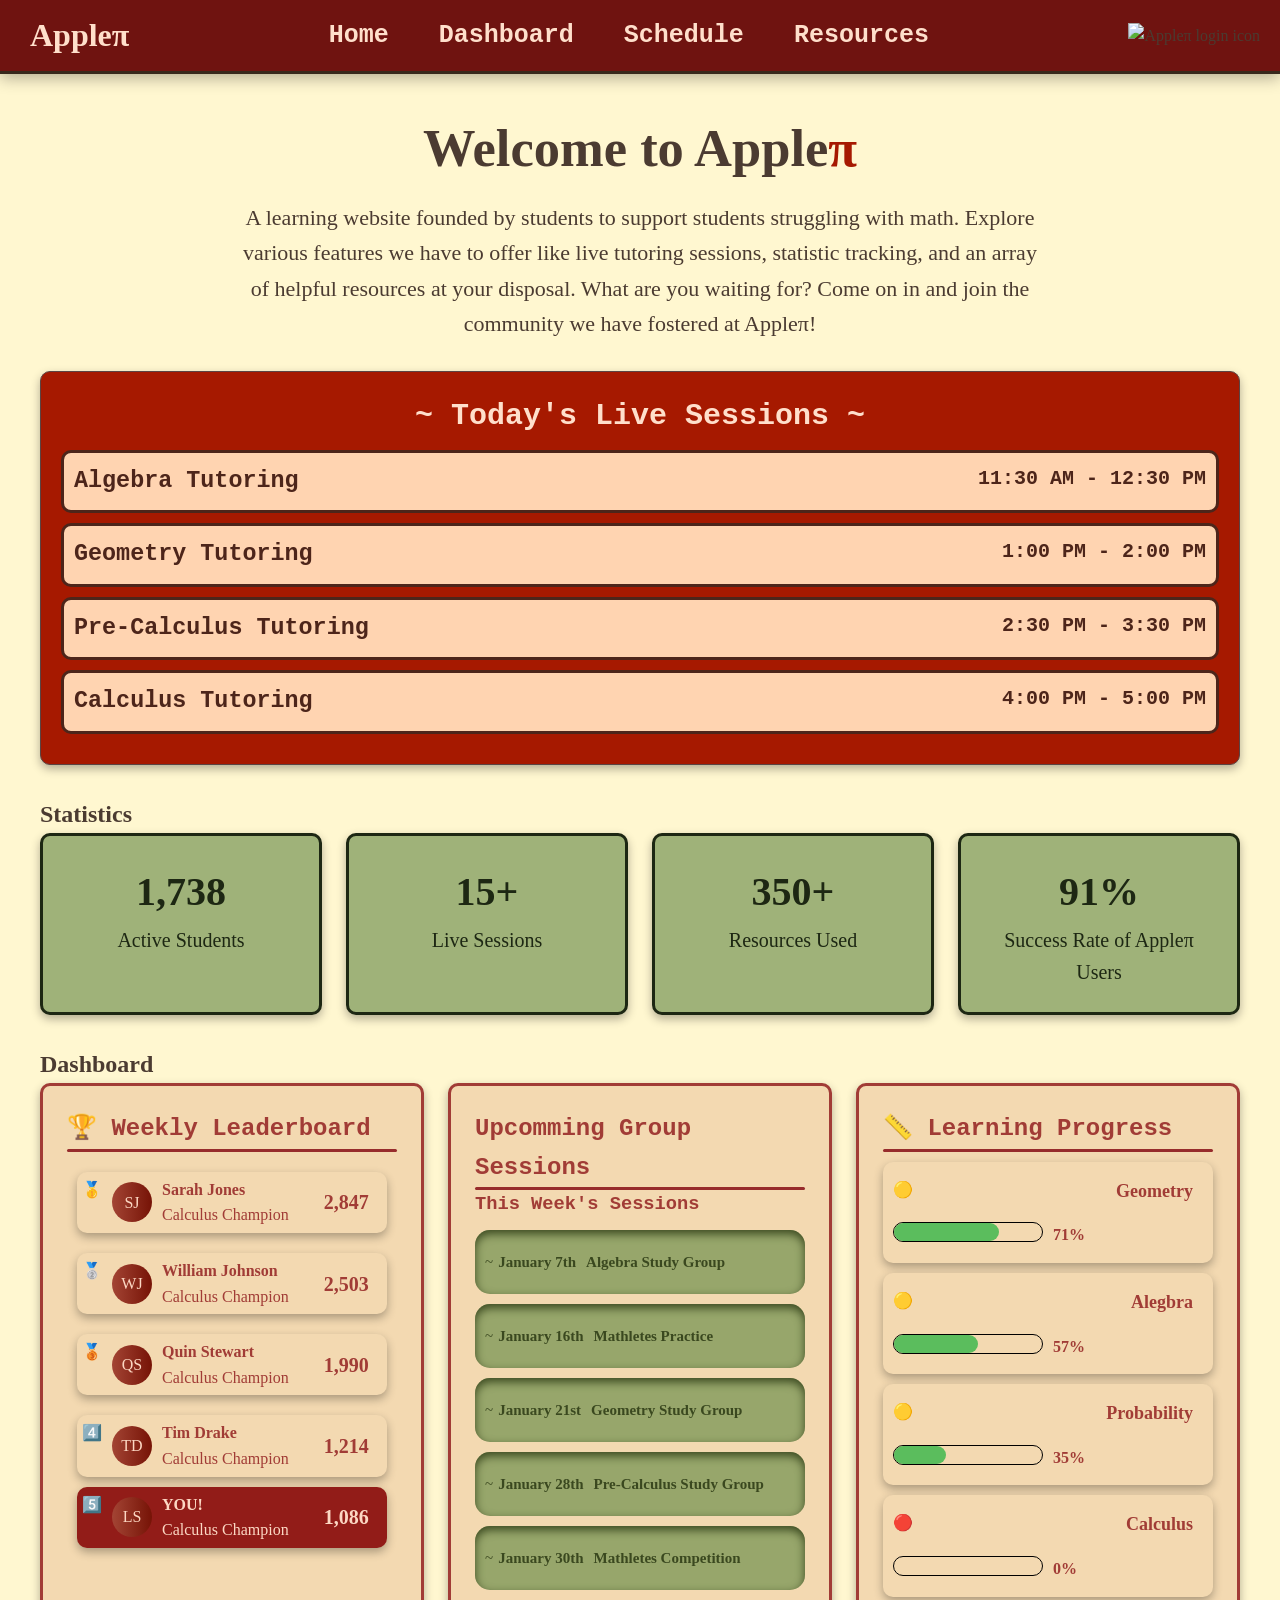
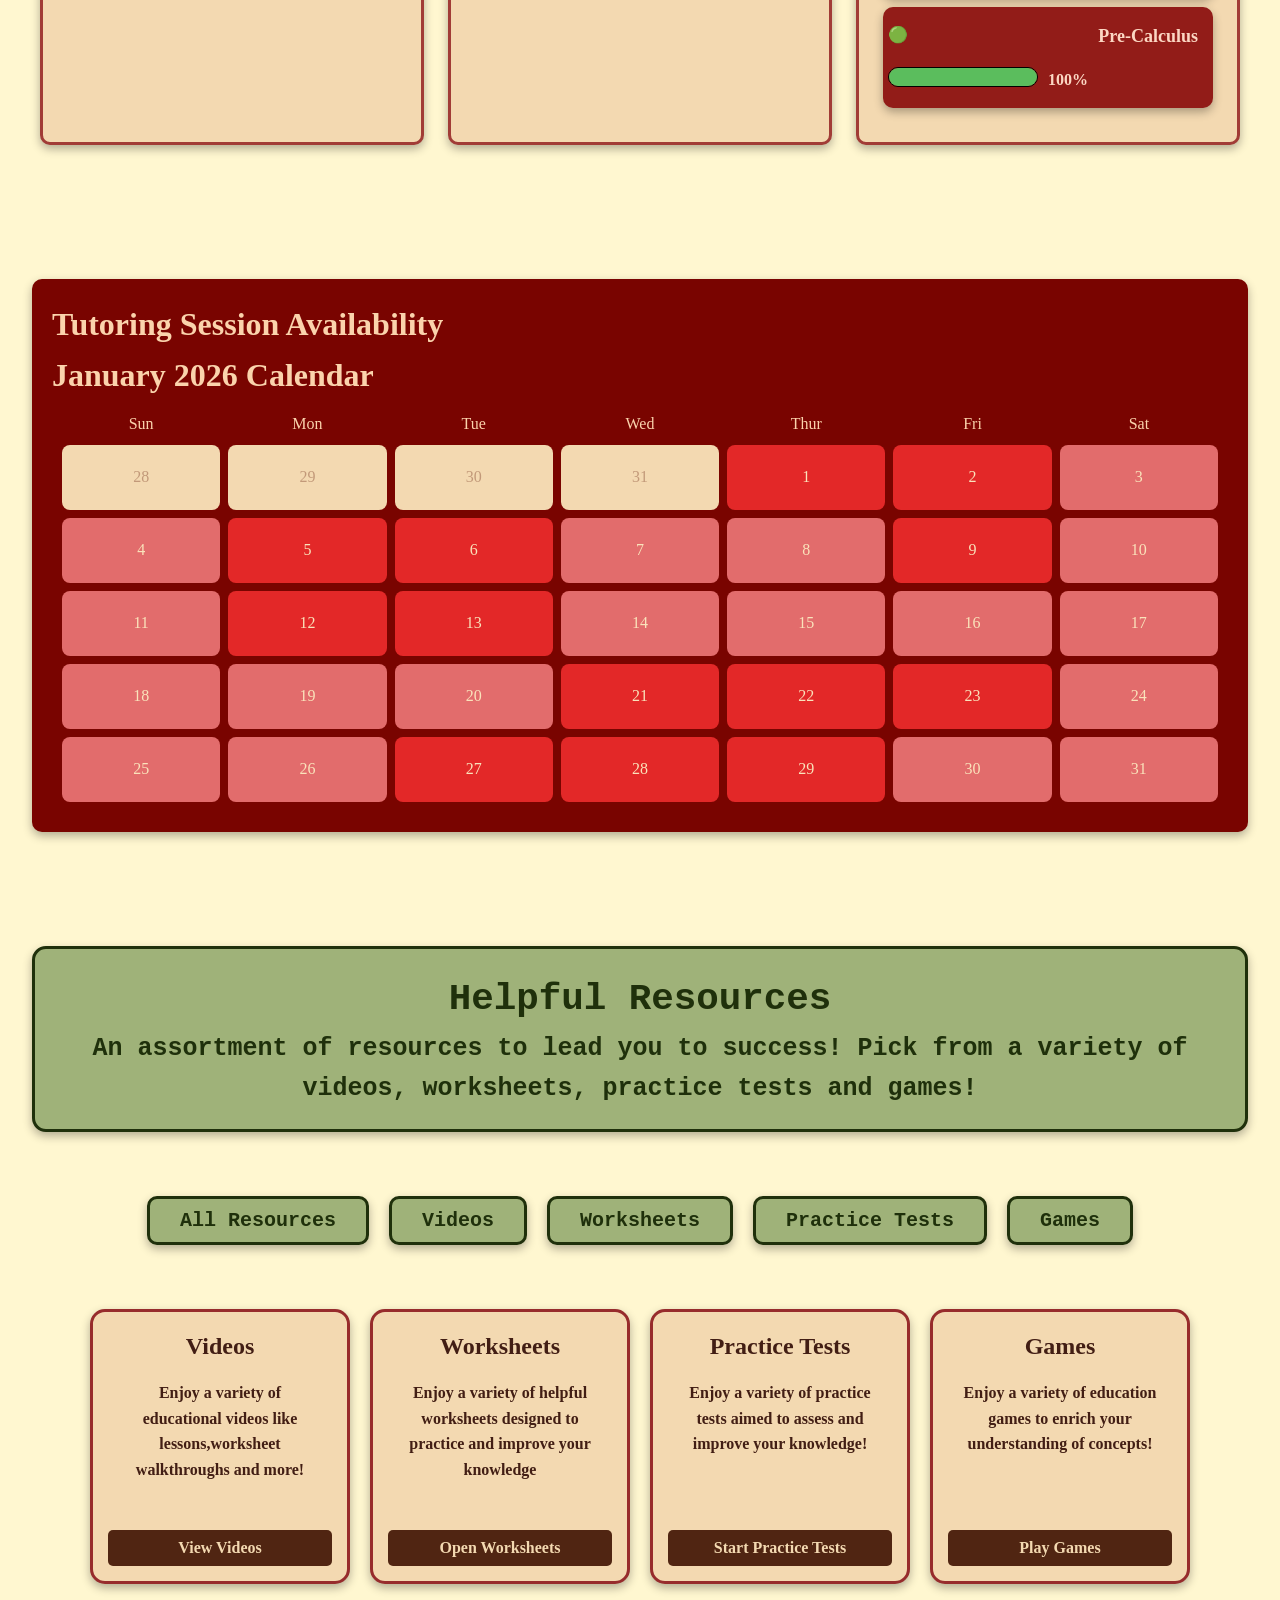
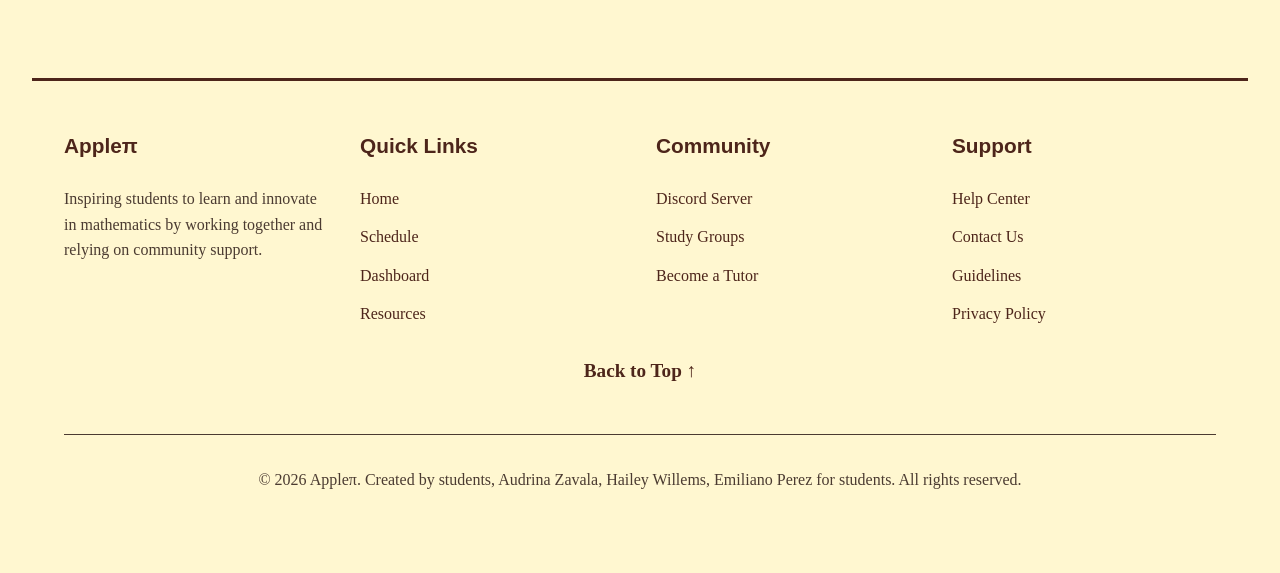
==== index.html @ 5c8be090 "Add files via upload" ====
<!DOCTYPE html>
<html lang="en">
<head>
  <meta charset="UTF-8">
  <meta name="viewport" content="width=device-width, initial-scale=1.0">
  <meta name="description" content="Appleπ - A learning website founded by students to support students struggling with math. Explore various features we have to offer like live tutoring sessions, statistic tracking, and an array of helpful resources at your disposal.">
  <title>Appleπ</title>
  <link rel="icon" type="image/x-icon" href="./images/Apple.png">
  <link rel="stylesheet" href="styles.css">
  <!-- Special Fonts-->

 <!-- End of Special Fonts-->
</head>

<body>


  <header>
    <!-- HEADER -->
    <div class="nav-container" aria-label="Main navigation">
        <div class="name">Appleπ</div>
        <!-- NAVIGATION BAR -->
        <ul id="nav-links">
            <li><a href="#home">Home</a></li>
            <li><a href="#dashboard">Dashboard</a></li>
            <li><a href="#schedule">Schedule</a></li>
            <li><a href="#resources">Resources</a></li>
        </ul>
        <button id="hamburger" aria-label="Open navigation menu" onclick="toggleMenu()">
            <svg xmlns="http://www.w3.org/2000/svg" width="30" height="30" fill="currentColor" class="bi bi-list" viewBox="0 0 16 16">
                <path fill-rule="evenodd" d="M2.5 12a.5.5 0 0 1 .5-.5h10a.5.5 0 0 1 0 1H3a.5.5 0 0 1-.5-.5m0-4a.5.5 0 0 1 .5-.5h10a.5.5 0 0 1 0 1H3a.5.5 0 0 1-.5-.5m0-4a.5.5 0 0 1 .5-.5h10a.5.5 0 0 1 0 1H3a.5.5 0 0 1-.5-.5"/>
            </svg>
        </button>
        <div class="login-container">
            <img src="./images/Apple_pie.png" alt="Appleπ login icon" class="login-icon">
            <div class="login-middle">
                <div class="login-text">Log In</div>
            </div>
        </div>
    </div>
  </header>


<main id="home" id="top">
<div class="container">

   <section class="top">
      <h1>Welcome to Apple<div class="pi">π</div></h1>
      <p class="description"> A learning website founded by students to support students struggling with math. Explore various features we have to offer like live tutoring sessions, statistic tracking, and an array of helpful resources at your disposal. What are you waiting for? Come on in and join the community we have fostered at Appleπ!</p>
    </section>

<!-- TODAY'S SECTIONS -->
    <div class="sessions-area">
        <h2>~ Today's Live Sessions ~</h2>
        <div class="sessions">
            <h3>Algebra Tutoring</h3>
            <p>11:30 AM - 12:30 PM</p>
        </div>
        <div class="sessions">
            <h3>Geometry Tutoring</h3>
            <p>1:00 PM - 2:00 PM</p>
        </div>
        <div class="sessions">
            <h3>Pre-Calculus Tutoring</h3>
            <p>2:30 PM - 3:30 PM</p>
        </div>
        <div class="sessions">
            <h3>Calculus Tutoring</h3>
            <p>4:00 PM - 5:00 PM</p>
        </div>
    </div>



<!-- STATS SECTION -->
    <section class="stats">
        <h1>Statistics</h1>
        <div class="stats-grid">
            <div class="stat">
                <h2>1,738</h2>
                <p>Active Students</p>
            </div>
            <div class="stat">
                <h2>15+</h2>
                <p>Live Sessions</p>
            </div>
            <div class="stat">
                <h2>350+</h2>
                <p>Resources Used</p>
            </div>
            <div class="stat">
                <h2>91%</h2>
                <p>Success Rate of Appleπ Users</p>
            </div>
        </div>
    </section>



<!--DASHBOARD SECTION-->
    <section id="dashboard">
        <h1>Dashboard</h1>
        <div class="dashboard-grid">
            <div class="leader-board">
                <h2>🏆 Weekly Leaderboard</h2>
                <hr>
                <div class="leaders">
                    🥇
                    <div class="circle">SJ</div>
                    <div class="dashboard-info">
                        <p><strong>Sarah Jones</strong> <br>Calculus Champion</p>
                        <p class="number">2,847</p>
                    </div>
                </div>
                <div class="leaders">
                    🥈
                    <div class="circle">WJ</div>
                    <div class="dashboard-info">
                        <p><strong>William Johnson</strong> <br>Calculus Champion</p>
                        <p class="number">2,503</p>
                    </div>
                </div>
                <div class="leaders">
                    🥉
                    <div class="circle">QS</div>
                    <div class="dashboard-info">
                        <p><strong>Quin Stewart</strong> <br>Calculus Champion</p>
                        <p class="number">1,990</p>
                    </div>
                </div>
                <div class="leaders">
                    4️⃣
                    <div class="circle">TD</div>
                    <div class="dashboard-info">
                        <p><strong>Tim Drake</strong> <br>Calculus Champion</p>
                        <p class="number">1,214</p>
                    </div>
                </div>
                <div class="leaders-you">
                    5️⃣
                    <div class="circle">LS</div>
                    <div class="dashboard-info">
                        <p><strong>YOU!</strong> <br>Calculus Champion</p>
                        <p class="number">1,086</p>
                    </div>
                </div>
            </div>

            <div class="group-board">
                    <h2>Upcomming Group Sessions</h2>
                    <hr>
                    <h3>This Week's Sessions</h3>
                    
                <div class="future">
                    <div class="events">
                        <p class="dash">~</p>
                        <p class="dashboard-date">January 7th</p>
                        <p class="event-item">Algebra Study Group</p>
                    </div>

                    <div class="events">
                        <p class="dash">~</p>
                        <p class="dashboard-date">January 16th</p>
                        <p class="event-item">Mathletes Practice</p>
                    </div>

                    <div class="events">
                        <p class="dash">~</p>
                        <p class="dashboard-date">January 21st</p>
                        <p class="event-item">Geometry Study Group</p>
                    </div>

                    <div class="events">
                        <p class="dash">~</p>
                        <p class="dashboard-date">January 28th</p>
                        <p class="event-item">Pre-Calculus Study Group</p>
                    </div>

                    <div class="events">
                        <p class="dash">~</p>
                        <p class="dashboard-date">January 30th</p>
                        <p class="event-item">Mathletes Competition</p>
                    </div>
            </div>

        </div>

        <!-- Learning Progress Section-->
             <div class="progress-board">
                <h2>📏 Learning Progress </h2>
                <hr>
                <div class="progress">
                    🟡
                    <div class="progress-name">Geometry</div>
                    <div class="dashboards-stats">
                        <div class="bar-border">
                            <div class="bar-completed-71"></div>
                        </div>
                        <p class="percent">71%</p>
                    </div>
                </div>
                
                <div class="progress">
                    🟡
                    <div class="progress-name">Alegbra</div>
                    <div class="dashboards-stats">
                        <div class="bar-border">
                            <div class="bar-completed-57"></div>
                        </div>
                        <p class="percent">57%</p>
                    </div>
                </div>
                <div class="progress">
                    🟡
                    <div class="progress-name">Probability</div>
                    <div class="dashboards-stats">
                        <div class="bar-border">
                            <div class="bar-completed-35"></div>
                        </div>
                        <p class="percent">35%</p>
                    </div>
                </div>
                <div class="progress">
                    🔴
                    <div class="progress-name">Calculus</div>
                    <div class="dashboards-stats">
                        <div class="bar-border"></div>
                        <p class="percent">0%</p>
                    </div>
                </div>
                <div class="progress-completed">
                    🟢
                    <div class="progress-name">Pre-Calculus</div>
                    <div class="dashboards-stats">
                        <div class="bar-border">
                            <div class="bar-completed-100"></div>
                        </div>
                        <p class="percent">100%</p>
                    </div>
                </div>
            </div>

        <!-- Learning Progress end -->
        
    </section>
    </div>




<!-- CALENDAR SECTION -->
<div class="calendar-section" id="schedule">
    <h1>Tutoring Session Availability</h1>
    <h1>January 2026 Calendar</h1>
      <div class="calendar-grid">
        <div class="day-name">Sun</div>
        <div class="day-name">Mon</div>
        <div class="day-name">Tue</div>
        <div class="day-name">Wed</div>
        <div class="day-name">Thur</div>
        <div class="day-name">Fri</div>
        <div class="day-name">Sat</div>
        <div class="calendar-date-inactive">28</div>
        <div class="calendar-date-inactive">29</div>
        <div class="calendar-date-inactive">30</div>
        <div class="calendar-date-inactive">31</div>
        <div class="calendar-date-scheduled">1
            <span class="tooltip">Scheduled day</span>
        </div>
        <div class="calendar-date-scheduled">2
            <span class="tooltip">Scheduled day</span>
        </div>
        <div class="calendar-date">3
            <span class="tooltip">Unscheduled day</span>
        </div>
        <div class="calendar-date">4
            <span class="tooltip">Unscheduled day</span>
        </div>
        <div class="calendar-date-scheduled">5
            <span class="tooltip">Scheduled day</span>
        </div>
        <div class="calendar-date-scheduled">6
            <span class="tooltip">Scheduled day</span>
        </div>
        <div class="calendar-date">7
            <span class="tooltip">Unscheduled day</span>
        </div>
        <div class="calendar-date">8
            <span class="tooltip">Unscheduled day</span>
        </div>
        <div class="calendar-date-scheduled">9
            <span class="tooltip">Scheduled day</span>
        </div>
        <div class="calendar-date">10
            <span class="tooltip">Uncheduled day</span>
        </div>
        <div class="calendar-date">11
            <span class="tooltip">Unscheduled day</span>
        </div>
        <div class="calendar-date-scheduled">12
            <span class="tooltip">Scheduled day</span>
        </div>
        <div class="calendar-date-scheduled">13
            <span class="tooltip">Scheduled day</span>
        </div>
        <div class="calendar-date">14
            <span class="tooltip">Unscheduled day</span>
        </div>
        <div class="calendar-date">15
            <span class="tooltip">Unscheduled day</span>
        </div>
        <div class="calendar-date">16
            <span class="tooltip">Unscheduled day</span>
        </div>
        <div class="calendar-date">17
            <span class="tooltip">Unscheduled day</span>
        </div>
        <div class="calendar-date">18
            <span class="tooltip">Unscheduled day</span>
        </div>
        <div class="calendar-date">19
            <span class="tooltip">Unscheduled day</span>
        </div>
        <div class="calendar-date">20
            <span class="tooltip">Unscheduled day</span>
        </div>
        <div class="calendar-date-scheduled">21
            <span class="tooltip">Scheduled day</span>
        </div>
        <div class="calendar-date-scheduled">22
            <span class="tooltip">Scheduled day</span>
        </div>
        <div class="calendar-date-scheduled">23
            <span class="tooltip">Scheduled day</span>
        </div>
        <div class="calendar-date">24
            <span class="tooltip">Unscheduled day</span>
        </div>
        <div class="calendar-date">25
            <span class="tooltip">Unscheduled day</span>
        </div> 
        <div class="calendar-date">26
            <span class="tooltip">Unscheduled day</span>
        </div>
        <div class="calendar-date-scheduled">27
            <span class="tooltip">Scheduled day</span>
        </div>
        <div class="calendar-date-scheduled">28
            <span class="tooltip">Scheduled day</span>
        </div>
        <div class="calendar-date-scheduled">29
            <span class="tooltip">Scheduled day</span>
        </div>
        <div class="calendar-date">30
            <span class="tooltip">Unscheduled day</span>
        </div>
        <div class="calendar-date">31
            <span class="tooltip">Unscheduled day</span>
        </div>
      </div>
</div>


    <!-- Head of Helpful Resources -->
    <div class="resource-head" id="resources">
    <h2>Helpful Resources</h2>
    <p > An assortment of resources to lead you to success! Pick from a variety of videos, worksheets, practice tests and games!</p>
    </div>

    <!-- Resource Mini tabs Section-->
    <div class="resource-tabs">
        <button class="tabs"> All Resources </button>
        <button class="tabs"> Videos </button>
        <button class="tabs"> Worksheets </button>
        <button class="tabs"> Practice Tests </button>
        <button class="tabs"> Games </button>
    </div>

    <!-- Resource Box Sections-->
<div class="resource-container">
    <div class="resource-items">
        <h2>Videos</h2>
        <div class="resource-description">
            Enjoy a variety of educational videos like lessons,worksheet walkthroughs and more!
        </div>
        <div class="item3">
            View Videos
        </div>
    </div>


    <div class="resource-items">
        <h2>Worksheets</h2>
        <div class="resource-description">
            Enjoy a variety of helpful worksheets designed to practice  and improve your knowledge
        </div>
        <div class="item3">
            Open Worksheets
        </div>
    </div>

    <div class="resource-items">
        <h2>Practice Tests</h2>
        <div class="resource-description">
            Enjoy a variety of practice tests aimed to assess and improve your knowledge!
        </div>
        <div class="item3">
            Start Practice Tests
        </div>
    </div>

    <div class="resource-items">
        <h2>Games</h2>
        <div class="resource-description">
            Enjoy a variety of education games to enrich your understanding of concepts! </div>
        <div class="item3">
            Play Games
        </div>
    </div>

</div>
<!-- End Of Emiliano's Section-->

<!-- FOOTER -->
  <footer>
    <div class="footer-content">
            <div class="footer-section">
                <h4>Appleπ</h4>
                <p>Inspiring students to learn and innovate in mathematics by working together and relying on community support.</p>
            </div>
            <div class="footer-section">
                <h4>Quick Links</h4>
                <ul>
                    <li><a href="#home" onclick="showPage('home')">Home</a></li>
                    <li><a href="#schedule" onclick="showPage('schedule')">Schedule</a></li>
                    <li><a href="#dashboard" onclick="showPage('dashboard')">Dashboard</a></li>
                    <li><a href="#resources" onclick="showPage('resources')">Resources</a></li>
                </ul>
            </div>
            <div class="footer-section">
                <h4>Community</h4>
                <ul>
                    <li><a href="#">Discord Server</a></li>
                    <li><a href="#">Study Groups</a></li>
                    <li><a href="#">Become a Tutor</a></li>
                </ul>
            </div>
            <div class="footer-section">
                <h4>Support</h4>
                <ul>
                    <li><a href="#">Help Center</a></li>
                    <li><a href="#">Contact Us</a></li>
                    <li><a href="#">Guidelines</a></li>
                    <li><a href="#">Privacy Policy</a></li>
                </ul>
            </div>
        </div>
        <!--Back to top button and Footer Bottom section-->
        <div class="back-to-top">
            <a href="#top">Back to Top ↑</a>
        </div>
    <div class="footer-bottom">
        <p>&copy; 2026 Appleπ. Created by students, Audrina Zavala, Hailey Willems, Emiliano Perez for students. All rights reserved.</p>
    </div>
  </footer>
</main>

  <script src="script.js"></script>

</body>
</html>
---- styles.css ----
* {
  margin: 0;
  padding: 0;
  box-sizing: border-box;
}

body {
  line-height: 1.6;
  color:  #4b3b31;
  min-height: auto;
}

/* HEADER */
header {
  border-bottom: 3px solid #37281c;
  background-color: #6f1310;
  position: sticky;
  top: 0;
  z-index: 100;
  padding: 10px 20px;
  box-shadow: 0 4px 15px rgba(0, 0, 0, 0.3);
}

.name{
  color: #ffdfcb;
  font-size: 2rem;
  font-weight: 700;
  /* text-transform: uppercase; */
  padding-left: 10px;
  /*Font*/
  font-family: 
  /* font-weight: 400; */
  /* font-style: normal; */
}


/* NAV */
.nav-container{
    display: flex;
    justify-content: space-between;
    align-items: center;
}

#nav-links{
    list-style: none;
    display: flex;
    gap: 50px;
    font-family: 'Courier New', Courier, monospace;
}

#hamburger{
    display: none;
    justify-self:end ;
    border: none;
    background: none;
  
}

@media only screen and (max-width: 870px){
    .name{
       flex: 1;
    }
    .nav-container{
     justify-content: end;
        
         padding: 15px;
         flex-wrap: wrap;
    }
    #nav-links{
        display: none;
        flex-direction: column;
        width: 100%;
        gap: 10px;
        order: 3;
        margin-top: 10px;
    }
    #hamburger{
        display: block;
        cursor: pointer;
        color: #ffdfcb;
        padding-right: 20px;
    }
}

#nav-links a {
    color: #ffdfcb;
    font-size: 25px;
    text-decoration: none;
    position: relative;
    font-weight: bold;
    transition: transform 0.5s, color 0.5s;
}

#nav-links a:hover{
    color: #8bc965;
    text-decoration: underline;
    transform: scale(1.1);
}
#nav-links a:active{
    color: #506c45;
    text-decoration: underline;
    transition: none;
}

/*Log in button section*/
.login-container{
    position: relative;
}

.login-icon{
    width: 100px;
    height: 100px;
    cursor: pointer;
}
.login-middle{
    transition: .5s ease;
    opacity: 0;
    position: absolute;
    top: 50%;
    left: 50%;
    transform: translate(-50%, -50%);
    text-align: center;
    width: 65px;
}
.login-container:hover .login-middle{
  opacity: 1;
}
.login-text{
    color: white;
    font-size: 14px;
    padding: 2px 5px;
    background-color: rgba(0, 0, 0, 0.6);
    border-radius: 5px;
    cursor: pointer;
}

/*Top*/
main{
  padding: 2rem;
  display: flex;
  flex-direction: column;
  gap: 4rem;
  background-color: #fff7d0;
}

.container{
  max-width: 1200px;
  width: 100%;
  margin: 0 auto;
}

.top {
  max-width: 800px;
  margin: auto;
  font-size: 35px;
}
.top h1{
  display: flex;
  justify-content: center;
}
.pi{
  color: #a61900;
}

.description{
  font-size: 22px;
  margin: 10px 0 30px;
  text-align: center;
  /* font-family: 'Courier New', Courier, monospace; */
}


/*Todays Sessions*/

.sessions-area{
  border: 1px solid #5b4443;
  background-color: #a61900;
  color: #5b4443;
  padding: 20px;
  border-radius: 10px;
  margin-bottom: 30px;
  box-shadow: 0 4px 10px rgba(0, 0, 0, 0.3);
  font-family: 'Courier New', Courier, monospace;
}
.sessions-area h2{
  text-align: center;
  margin-bottom: 10px;
  font-size: 30px;
  font-weight: bold;
  color: #ffdfcb;
}
.sessions{
  display: flex;
  justify-content: space-between;
  border: 3px solid #4D251A;
  background-color: #ffd4b1;
  color: #4D251A;
  padding: 10px;
  font-size: 20px;
  font-weight: bold;
  margin-bottom: 10px;
  transition: background-color 0.2s, transform 0.2s; 
  cursor: pointer;
  border-radius: 10px;
}

.sessions:hover{
  background-color: #ebc196;
  transform: scale(1.02);
}



/*Stats Section*/
.stats-grid{
  display: grid; 
  grid-template-columns: repeat(auto-fit, minmax(220px, 1fr));
  gap: 1.5rem;
  padding-bottom: 30px;
}

.stat {
  padding: 1.5rem;
  border-radius: 10px;
  border: 3.5px solid #1d2713;
  background-color: #9FB279;
  cursor: pointer;
  transition: transform 0.5s, box-shadow 0.5s;
  box-shadow: 0 4px 10px rgba(0, 0, 0, 0.3);
  text-align: center;
}

.stat:hover{
  transform: translateY(-5px);
  box-shadow: 0 8px 20px #3a481f;
}

.stat h2{
  font-size: 40px;
  color: #1d2713;
}
.stat p{
  font-size: 20px;
  color: #1d2713;
}


/*Dashboard*/

.dashboard-grid {
  display: grid;
  grid-template-columns: repeat(auto-fit, minmax(220px, 1fr));
  gap: 1.5rem;
  margin-bottom: 50px;
}
.leader-board, .progress-board, .group-board {
  padding: 1.5rem;
  border-radius: 10px;
  background-color: #f3d9b1;
  color: #A13C36;
  border: 3.5px solid;
  cursor: unset;
  transition: transform 0.5s, box-shadow 0.5s;
  box-shadow: 0 4px 10px rgba(0, 0, 0, 0.3);
}
.leader-board h2, .progress-board h2, .group-board h2, h3{
  font-family: 'Courier New', Courier, monospace;
}
.leader-board hr, .progress-board hr, .group-board hr{
  height: 3px;
  background-color: rgb(151, 44, 44);
  border: none;
  border-radius: 10px;
}
.progress-board:hover, .leader-board:hover, .group-board:hover{ 
  transform: translateY(-5px);
  box-shadow: 0 8px 20px #4D251A;
}
.leaders{
    padding: 5px;
    margin: 10px;
    margin-top: 20px;
    border-radius: 10px;
    box-shadow: 0 4px 10px rgba(0, 0, 0, 0.3);
    background-color: #f3d9b1;
    display: flex;
    gap: 10px;
    transition: transform 0.5s, background-color 0.5s, border-left 0.3s;
}
.leaders:hover{
  background-color: #d5bc97;
  border-left: 5px solid #A13C36;
  transform: translateX(5px);
}

.leaders-you{
    padding: 5px;
    margin: 10px;
    border-radius: 10px;
    background-color: #921c18;
    color: rgb(252, 215, 195);
    box-shadow: 0 4px 10px rgba(0, 0, 0, 0.3);
    display: flex;
    gap: 10px;
    transition: transform 0.5s, background-color 0.5s, border-left 0.3s;
}
.leaders-you:hover{
  background-color: #6f1310;
  border-left: 5px solid #511616;
  transform: translateX(5px);
}

.circle{
    color: rgb(252, 215, 195);
    background: linear-gradient(to right, #a34434, #761306);
    border-radius: 50%;
    width: 40px;
    height: 40px;
    display: flex;
    justify-content: center;
    align-items: center;
    align-self: center;
}
.dashboard-info{
  display: flex;
  justify-content: space-between;
  align-items: center;
  flex-wrap: wrap;
}
.number{
  font-size: 20px;
  font-weight: bold;
  padding-left: 35px;
}

/*Upcoming Events*/
.events{
 background-color: #97a66b;
 color: #3a481f;
 border-radius: 15px;
 display: flex;
 padding: 20px 10px;
 font-size: 15px;
  box-shadow: 0 4px 10px #3a481f inset;
  margin: 10px 0;
}
.dash{
  padding-right: 5px;
  /* font-size: 15px;
  margin-right: 10px; */
}
.dashboard-date{
  padding-right: 10px;
  font-weight: bolder;
}

.event-item{
  font-weight: bold;
}

/* Learning Progress*/
.progress-board{
  padding: 1.5rem;
  border-radius: 10px;
  background-color: #f3d9b1;
  color: #A13C36;
  border: 3.5px solid;
  cursor: pointer;
  transition: transform 0.5s, box-shadow 0.5s;
  box-shadow: 0 4px 10px rgba(0, 0, 0, 0.3);
}
.progress{
    padding: 15px 10px; 
    border-radius: 10px;
    box-shadow: 0 4px 10px rgba(0, 0, 0, 0.3);
    background-color: #f3d9b1;
    transition: background-color 0.5s;
    margin: 10px 0;
    transition: transform 0.5s, background-color 0.5s, border-left 0.3s;
}
.progress:hover{
  background-color: #d5bc97;
  border-left: 5px solid #A13C36;
  transform: translateX(5px);
}
.dashboards-stats{
  display: flex;
  margin-top: 20px;
}

.progress-completed{
    padding: 15px 5px; 
    margin: 10px;
    border-radius: 10px;
    background-color: #921c18;
    color: rgb(252, 215, 195);
    box-shadow: 0 4px 10px rgba(0, 0, 0, 0.3);
    transition: background-color 0.5s;
    margin: 10px 0;
    transition: transform 0.5s, background-color 0.5s, border-left 0.3s;
}
.progress-completed:hover{
  background-color: #6f1310;
  border-left: 5px solid #511616;
}
.progress-name{
  font-size: large;
  font-weight: 700;
  float: inline-end;
  padding-right: 10px;
}
.bar-border{
  width: 150px;
  height: 20px;
  border: 1px solid black;
  border-radius: 10px;
  margin-right: 10px;
}
.bar-completed-71{
  background-color: rgb(91, 189, 93);
  height: 18px;
  width: 71%;
  border-radius: 10px;
}
.bar-completed-57{
  background-color: rgb(91, 189, 93);
  height: 18px;
  width: 57%;
  border-radius: 10px;
}
.bar-completed-35{
  background-color: rgb(91, 189, 93);
  height: 18px;
  width: 35%;
  border-radius: 10px;
}
.bar-completed-100{
  background-color: rgb(91, 189, 93);
  height: 18px;
  width: 100%;
  border-radius: 10px;
}
.percent{
  font-weight: bold;
}
/* End of Learning Progress*/


/*Calendar Section*/
.tooltip{
  visibility: hidden;
  width: 120px;
  background-color: #4D251A;
  color: #fff7d0;
  text-align: center;
  border-radius: 6px;
  padding: 5px 0;
  position: absolute;
  z-index: 1;
  bottom: 110%; /* Position the tooltip above the text */
  left: 50%;
  margin-left: -60px;
  opacity: 0;
  transition: opacity 0.3s;
}
.calendar-date:hover .tooltip, .calendar-date-scheduled:hover .tooltip{
  visibility: visible;
  opacity: 1;
}
 .calendar-section{
    background-color: #790400;
    margin: 20px 0;
    padding: 20px;
    /* border: 2px solid black; */
    border-radius: 10px;
    color: #FBD3AC;
    box-shadow: 0 4px 10px rgba(0, 0, 0, 0.3);
  margin-bottom: 50px;
}
.calendar-section h2{
    margin-bottom: 10px;
    font-size: 30px;
    font-weight: bold;
}
.calendar-grid{
    display: grid;
    grid-template-columns: repeat(7, 1fr);
    gap: 0.5rem;
    padding: 10px;
    height: 45vh;
    width: auto;
    height: fit-content;
}
.calendar-grid>div{
    text-align: center;
    align-content: center;
    border-radius: 8px;
    width: 100%;
}
.day{
    text-align: center;
    color: #FBD3AC;
    font-size: 20px;
    padding-top: 15px;
}
.calendar-date {
    display: flex;
    justify-content: center;
    align-items: center;
  height: 65px;
  border-radius: 5px;
  padding: 0.75rem;
  background-color: #e26c6c;
  color: #FAE3BB;
  cursor: pointer;
  transition: background-color 0.2s, transform 0.2s;
}
.calendar-date:hover{
    background-color: #b34e4e;
    transform: scale(1.03);
}
.calendar-date-inactive{
    display: flex;
    justify-content: center;
    align-items: center;
    height: 65px;
    border-radius: 5px;
    padding: 0.75rem;
    background-color: #f3d9b1;
    color: #c29979;
    cursor: pointer;
    transition: transform 0.2s;
}
.calendar-date-inactive:hover{
    transform: scale(1.03);
}
.calendar-date-scheduled{
    display: flex;
    justify-content: center;
    align-items: center;
    height: 65px;
    border-radius: 5px;
    padding: 0.75rem;
    background-color: #e32828;
    color: #FAE3BB;
    cursor: pointer;
    transition: background-color 0.2s, transform 0.2s;
}
.calendar-date-scheduled:hover{
    background-color: #c02222;
    transform: scale(1.03);
}



/* RESOURCES */

.resource-head{
    font-size: 25px;
    padding: 20px;
    /* margin: 30px 0; */
    text-align: center;
    background-color: #9FB279;
    color: #1f300b;
    border: 3.5px solid #1f300b;
    border-radius: 14px;
    box-shadow: 0 4px 10px rgba(0, 0, 0, 0.3);
    font-family: 'Courier New', Courier, monospace;
}

.resource-head{
  font-weight: bolder;
}

.resource-tabs {
    display: flex;
    justify-content: center;
    gap: 20px;
    flex-wrap:wrap;
}

.tabs{ 
    padding: 10px 30px;
    border-radius: 10px;
    color: #1f300b;
    border: 3px solid #1f300b;
    background-color: #9FB279;
    display: flex;
    justify-content: center;
    align-items: center;
    cursor: pointer;
    transition: transform 0.3s, background-color 0.3s, color 0.3s;
    box-shadow: 0 4px 10px rgba(0, 0, 0, 0.3);
    font-family: 'Courier New', Courier, monospace;
    font-size: 20px;
    font-weight: 700;
}
.tabs:hover{
    background-color: #3c4f27;
    color: #fff7d0;
    transform: scale(1.1);
}

.resource-container{
    display: flex;
    gap: 20px;
    justify-content: center;
    flex-wrap: wrap;
}

.resource-items{
    padding: 15px;
    text-align: center;
    background-color: #f3d9b1;
    color: #421e14;
    width: 260px;
    border-radius: 15px;
    border: 3.5px solid rgb(151, 44, 44);;
    margin-bottom: 30px;
    box-shadow: 0 4px 10px rgba(0, 0, 0, 0.3);
    font-weight: bold;
} 

.resource-description{
    padding: 10px;
    margin: 5px;
    border-radius: 5px;
    height: 150px;
  background-color: z#e0b472;
}

.item3 {
    padding: 5px;
    margin-top: 10px;
    background-color: #502512;
    color: #f3d9b1;
    border-radius: 5px;
    font-weight: bold;
    cursor: pointer;
    transition: transform 0.3s, background-color 0.3s, color 0.3s;
}
.item3:hover{
    background: linear-gradient(90deg, #2c1202, rgb(81, 27, 12));
    color: #fff7d0;
    transform: scale(1.02);
}



/* Footer */
footer {
   background-color: #fff7d0;
   padding: 3rem 2rem;
   border-top: 3px solid #4D251A;
}

.footer-content {
   max-width: 1400px;
   margin: 0 auto;
   display: grid;
   grid-template-columns: repeat(auto-fit, minmax(250px, 1fr));
   gap: 2rem;
}

.footer-section h4 {
  font-family: 'Syne', sans-serif;
  font-size: 1.3rem;
  margin-bottom: 1.5rem;  
  color: #4D251A;
}

.footer-section ul {
  list-style: none;
}

.footer-section ul li {
  margin-bottom: 0.8rem;        
}

.footer-section a {
  color: #4D251A;
  text-decoration: none;        
}

.footer-section a:hover {
  color: #AA333C;        
}

.back-to-top{
  text-decoration: none;
  color: #4D251A;
  font-weight: bold;
  text-align: center;
  margin: 1rem;
}
.back-to-top a{
  font-size: 1.2rem;
  color: #4D251A;
  text-decoration: none;
}
.back-to-top a:hover{
  color: #AA333C;
  text-decoration: underline;
}
.back-to-top a:active{
  color: #6E1A1F;
  text-decoration: underline;
}
.back-to-top a:visited{
  color: rgb(55, 92, 1);
}

.footer-bottom {
  max-width: 1400px;
  margin: 3rem auto 0;
  padding-top: 2rem;
  border-top: 1px solid;
  text-align: center;  

}
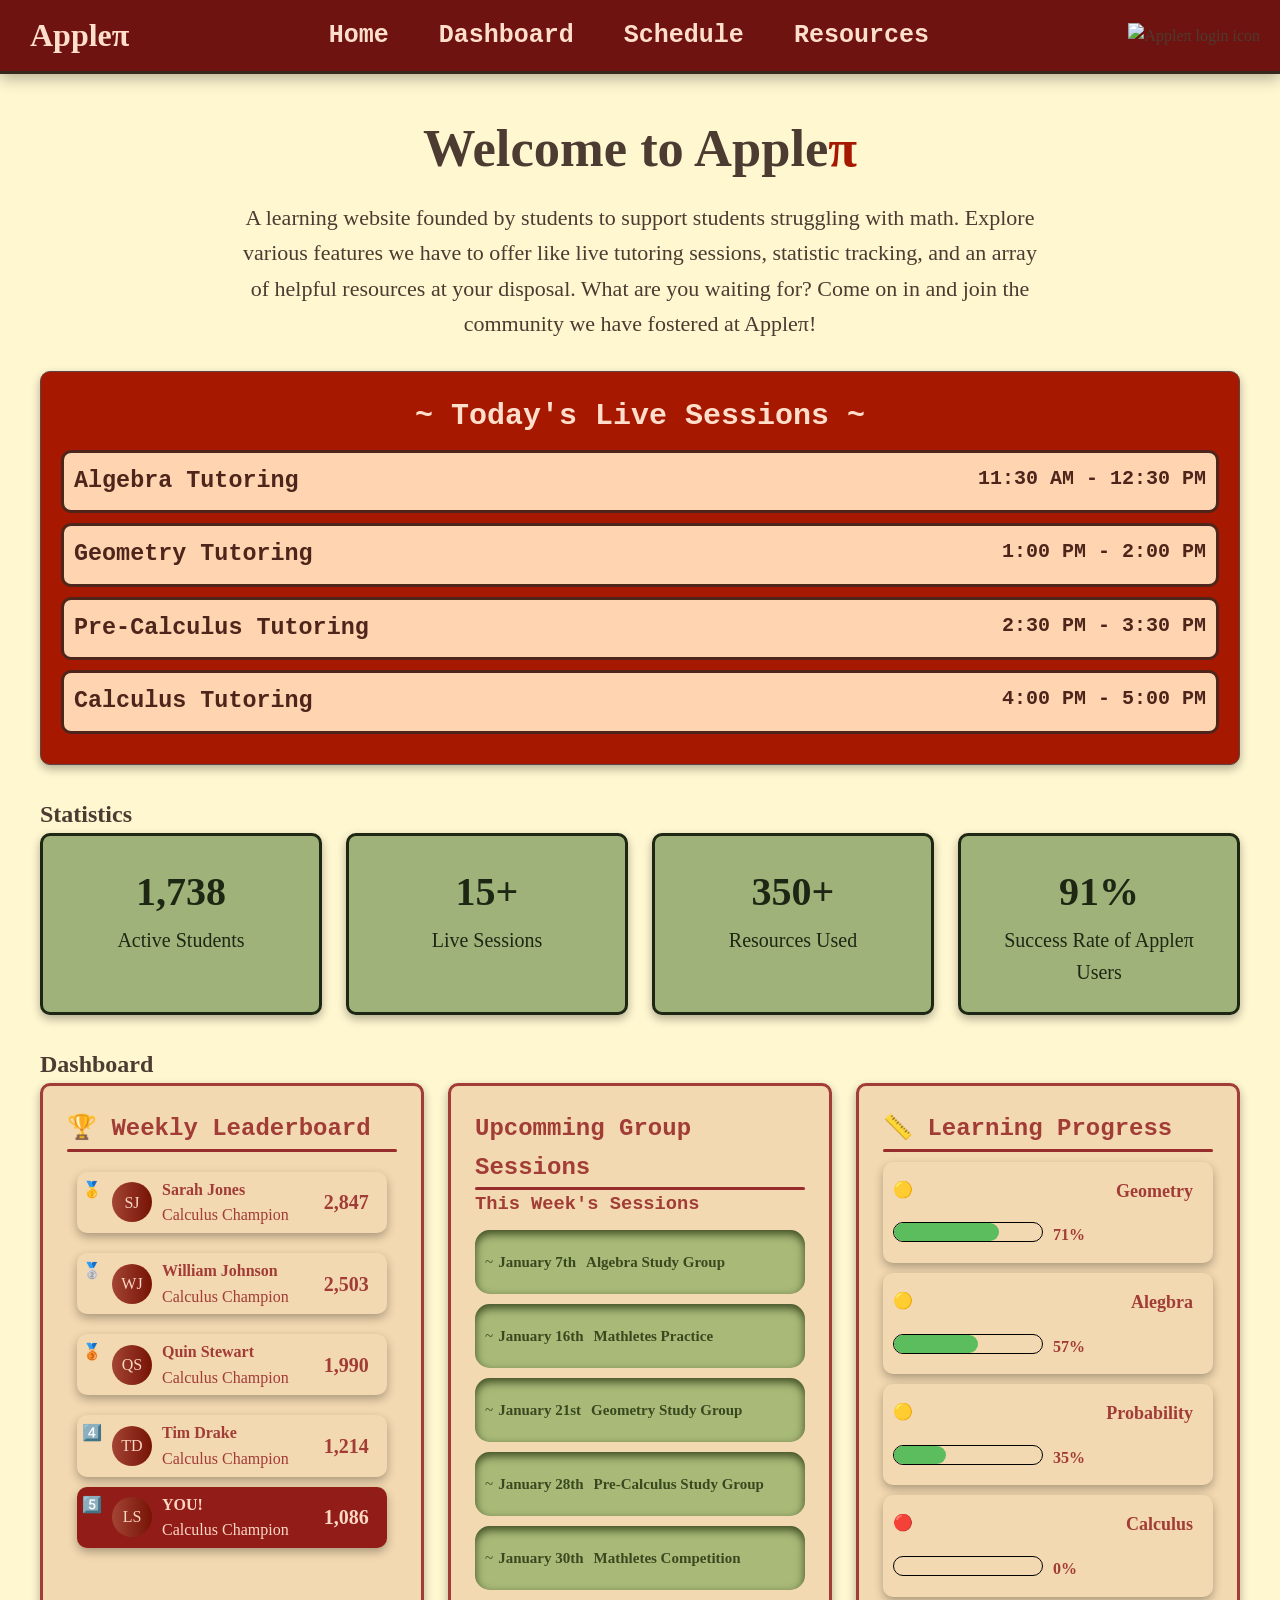
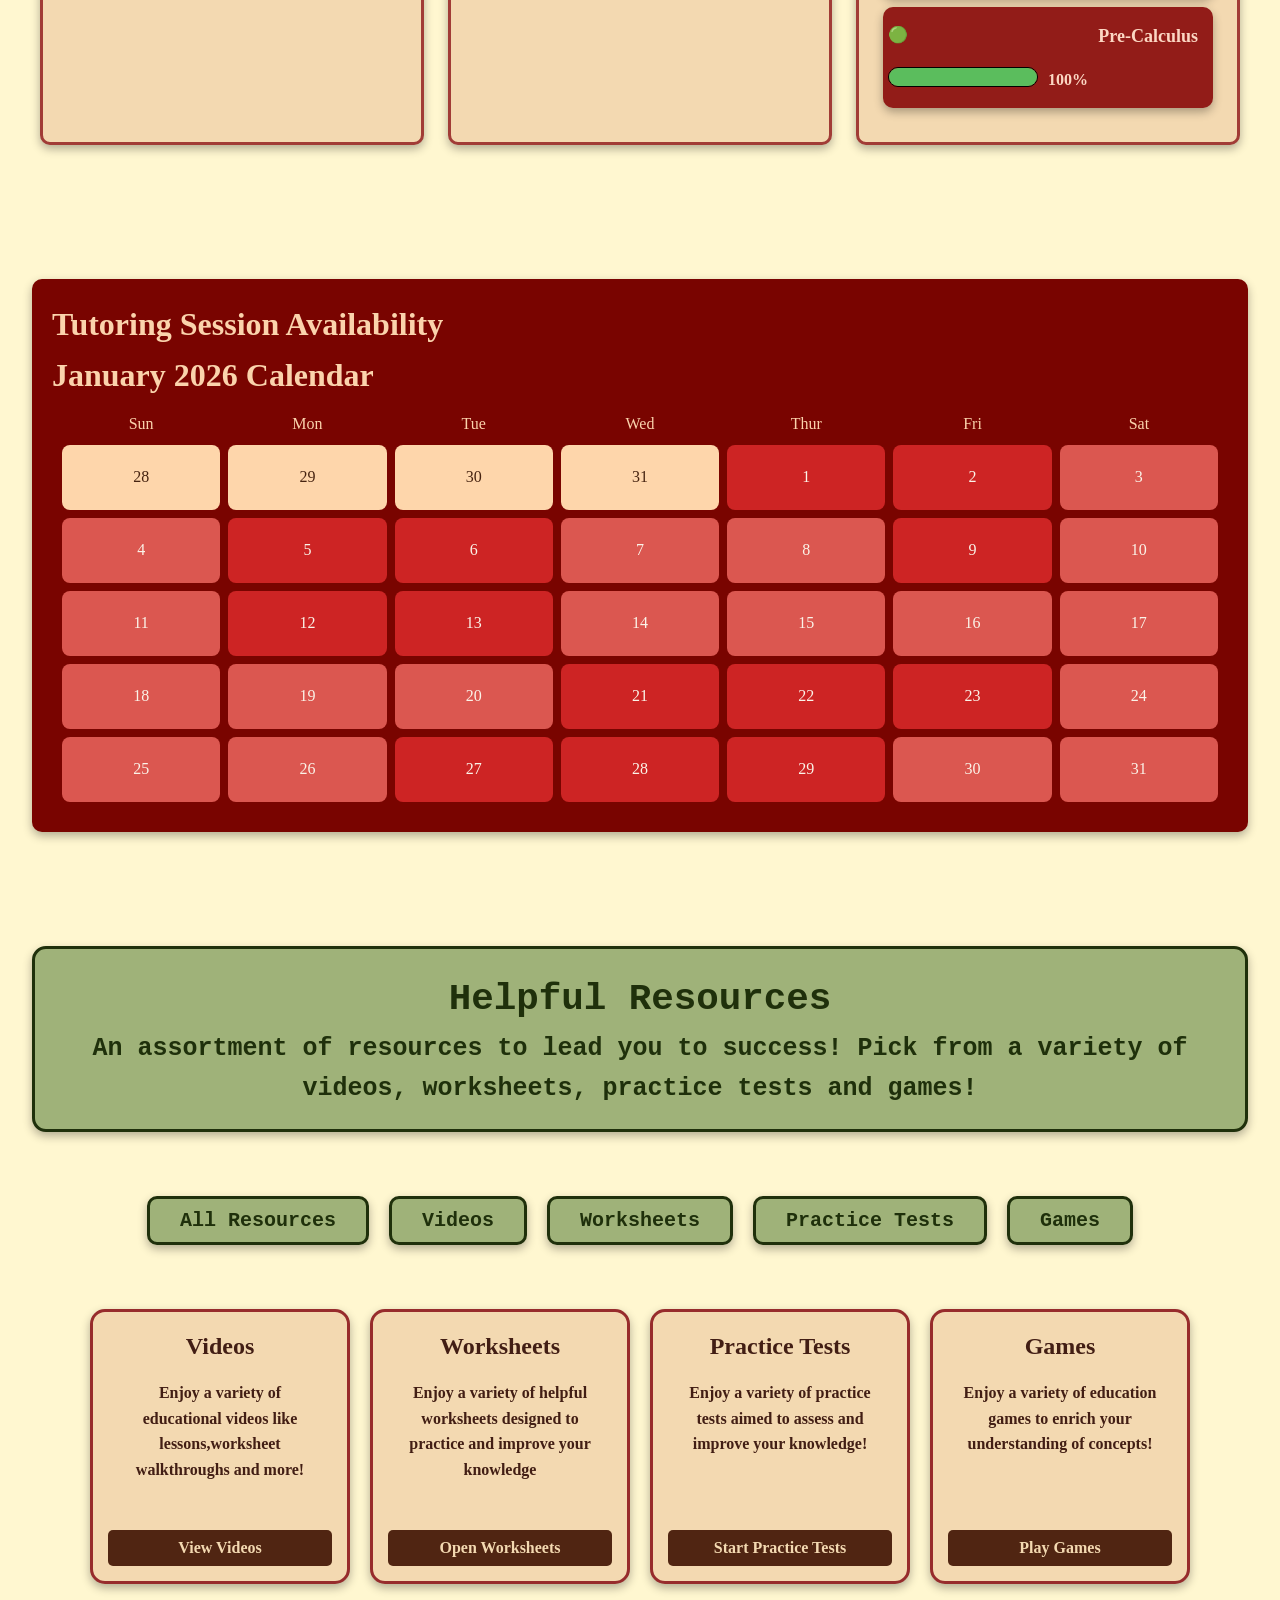
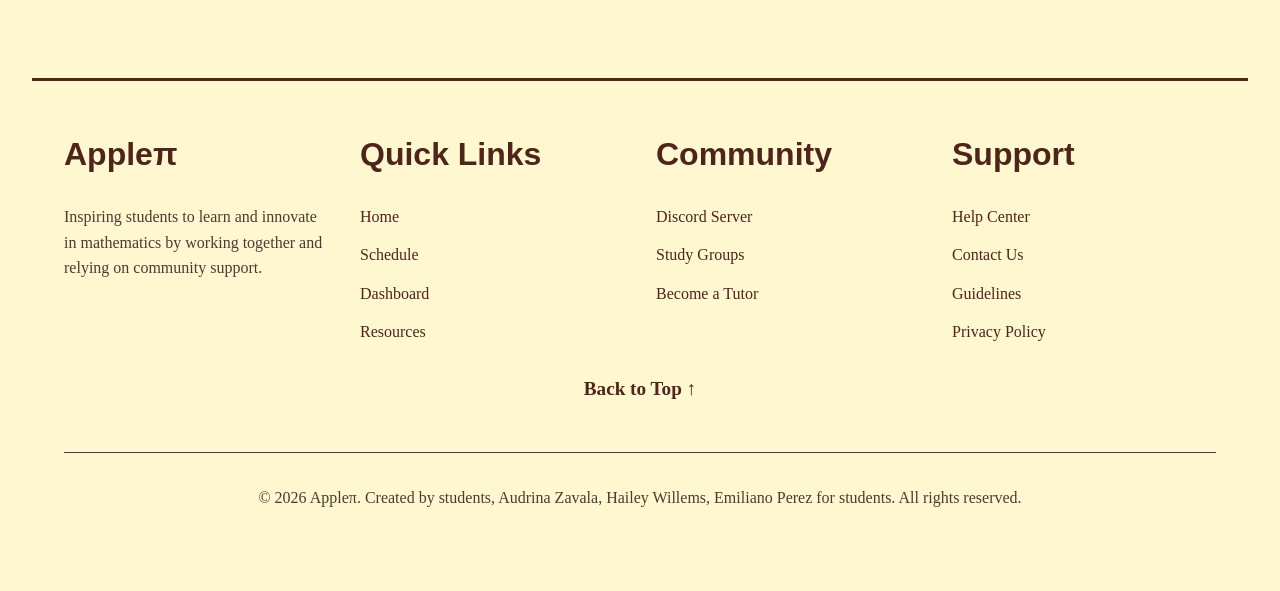
==== commit bb70c8d2: "Add files via upload" ====
--- a/index.html
+++ b/index.html
@@ -54,19 +54,19 @@
         <h2>~ Today's Live Sessions ~</h2>
         <div class="sessions">
             <h3>Algebra Tutoring</h3>
-            <p>11:30 AM - 12:30 PM</p>
+            <h4>11:30 AM - 12:30 PM</h4>
         </div>
         <div class="sessions">
             <h3>Geometry Tutoring</h3>
-            <p>1:00 PM - 2:00 PM</p>
+            <h4>1:00 PM - 2:00 PM</h4>
         </div>
         <div class="sessions">
             <h3>Pre-Calculus Tutoring</h3>
-            <p>2:30 PM - 3:30 PM</p>
+            <h4>2:30 PM - 3:30 PM</h4>
         </div>
         <div class="sessions">
             <h3>Calculus Tutoring</h3>
-            <p>4:00 PM - 5:00 PM</p>
+            <h4>4:00 PM - 5:00 PM</h4>
         </div>
     </div>
 
@@ -425,11 +425,11 @@
   <footer>
     <div class="footer-content">
             <div class="footer-section">
-                <h4>Appleπ</h4>
+                <h3>Appleπ</h3>
                 <p>Inspiring students to learn and innovate in mathematics by working together and relying on community support.</p>
             </div>
             <div class="footer-section">
-                <h4>Quick Links</h4>
+                <h3>Quick Links</h3>
                 <ul>
                     <li><a href="#home" onclick="showPage('home')">Home</a></li>
                     <li><a href="#schedule" onclick="showPage('schedule')">Schedule</a></li>
@@ -438,7 +438,7 @@
                 </ul>
             </div>
             <div class="footer-section">
-                <h4>Community</h4>
+                <h3>Community</h3>
                 <ul>
                     <li><a href="#">Discord Server</a></li>
                     <li><a href="#">Study Groups</a></li>
@@ -446,7 +446,7 @@
                 </ul>
             </div>
             <div class="footer-section">
-                <h4>Support</h4>
+                <h3>Support</h3>
                 <ul>
                     <li><a href="#">Help Center</a></li>
                     <li><a href="#">Contact Us</a></li>
--- a/styles.css
+++ b/styles.css
@@ -335,7 +335,7 @@
 
 /*Upcoming Events*/
 .events{
- background-color: #97a66b;
+ background-color: #a9ba78;
  color: #3a481f;
  border-radius: 15px;
  display: flex;
@@ -510,13 +510,13 @@
   height: 65px;
   border-radius: 5px;
   padding: 0.75rem;
-  background-color: #e26c6c;
-  color: #FAE3BB;
+  background-color: #db5750;
+  color: #fbf4e9;
   cursor: pointer;
   transition: background-color 0.2s, transform 0.2s;
 }
 .calendar-date:hover{
-    background-color: #b34e4e;
+    background-color: #b64741;
     transform: scale(1.03);
 }
 .calendar-date-inactive{
@@ -526,8 +526,8 @@
     height: 65px;
     border-radius: 5px;
     padding: 0.75rem;
-    background-color: #f3d9b1;
-    color: #c29979;
+    background-color: #fed6ab;
+    color: #462310;
     cursor: pointer;
     transition: transform 0.2s;
 }
@@ -541,13 +541,13 @@
     height: 65px;
     border-radius: 5px;
     padding: 0.75rem;
-    background-color: #e32828;
-    color: #FAE3BB;
+    background-color: #cd2424;
+    color: #fbf4e9;
     cursor: pointer;
     transition: background-color 0.2s, transform 0.2s;
 }
 .calendar-date-scheduled:hover{
-    background-color: #c02222;
+    background-color: #a81d1d;
     transform: scale(1.03);
 }
 
@@ -576,7 +576,7 @@
     display: flex;
     justify-content: center;
     gap: 20px;
-    flex-wrap:wrap;
+    flex-wrap: wrap;
 }
 
 .tabs{ 
@@ -662,9 +662,9 @@
    gap: 2rem;
 }
 
-.footer-section h4 {
+.footer-section h3 {
   font-family: 'Syne', sans-serif;
-  font-size: 1.3rem;
+  font-size: 2rem;
   margin-bottom: 1.5rem;  
   color: #4D251A;
 }
@@ -716,5 +716,4 @@
   padding-top: 2rem;
   border-top: 1px solid;
   text-align: center;  
-
-}
+}
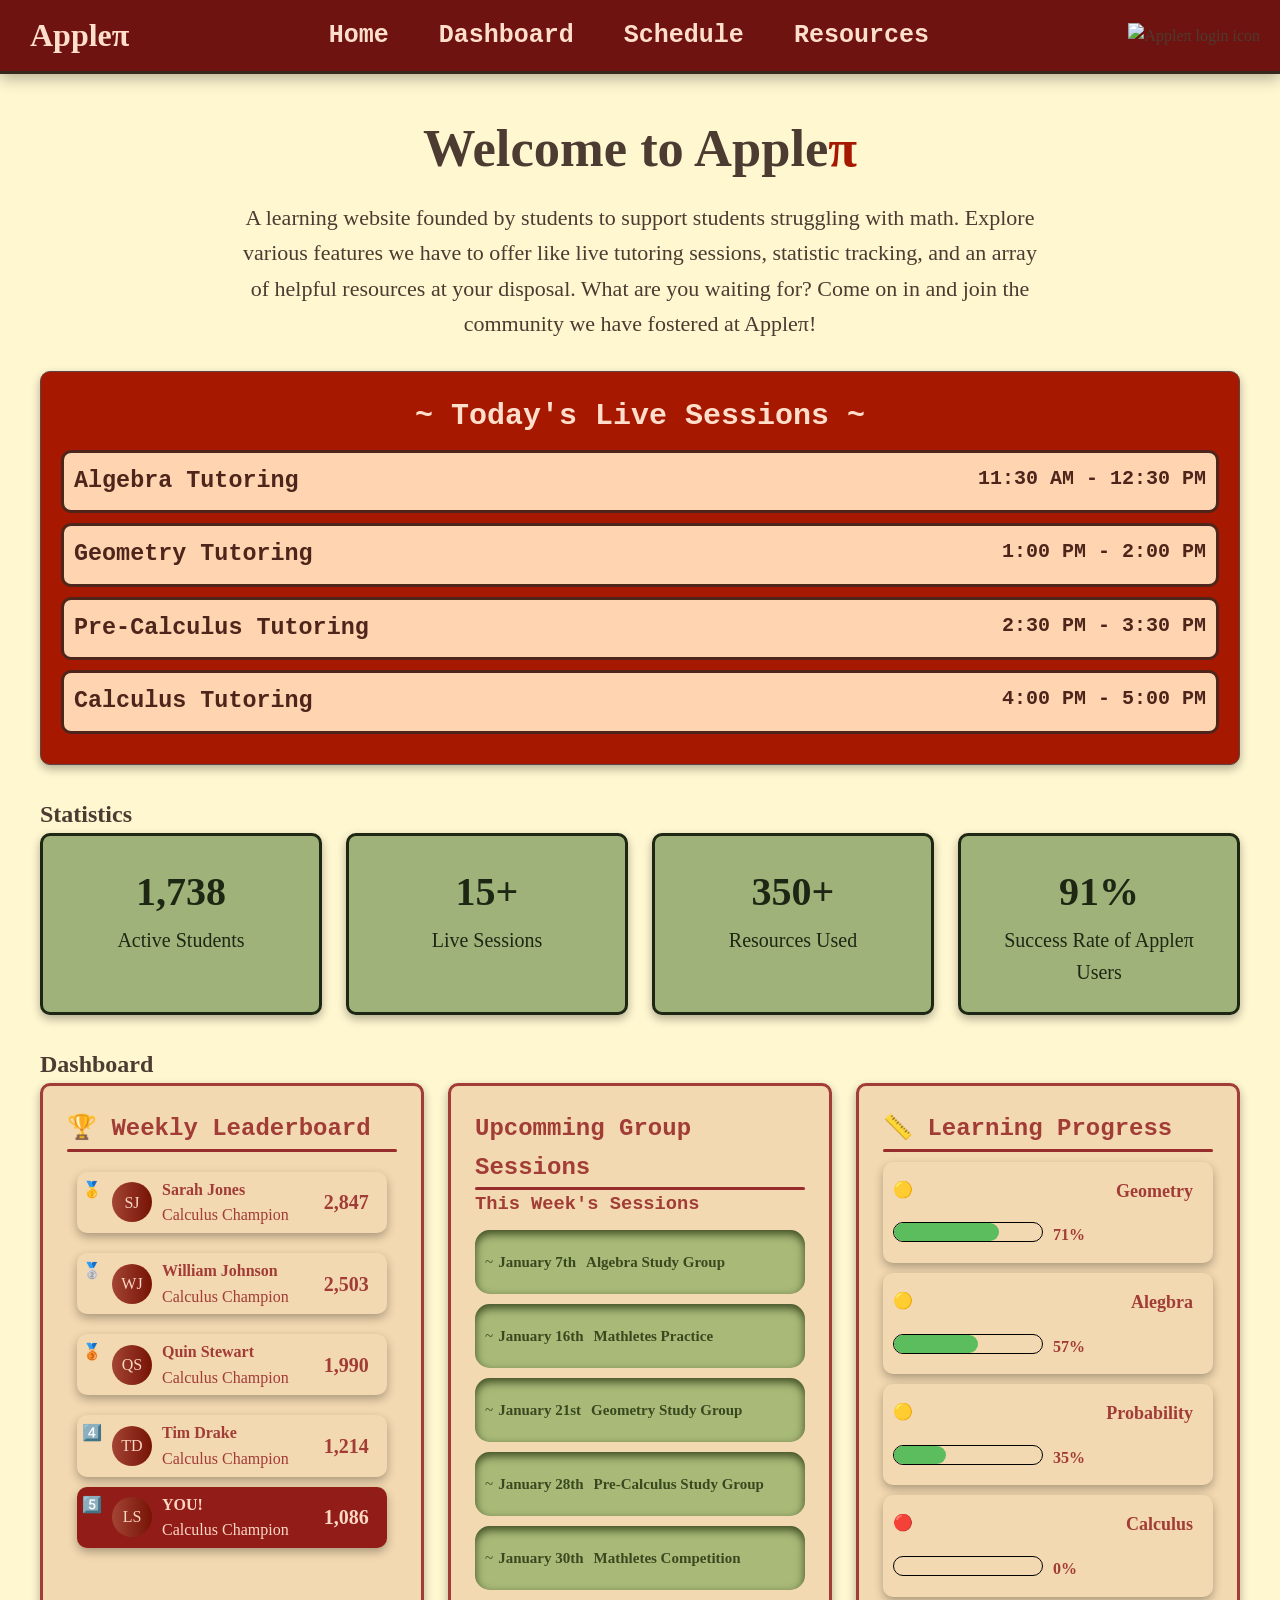
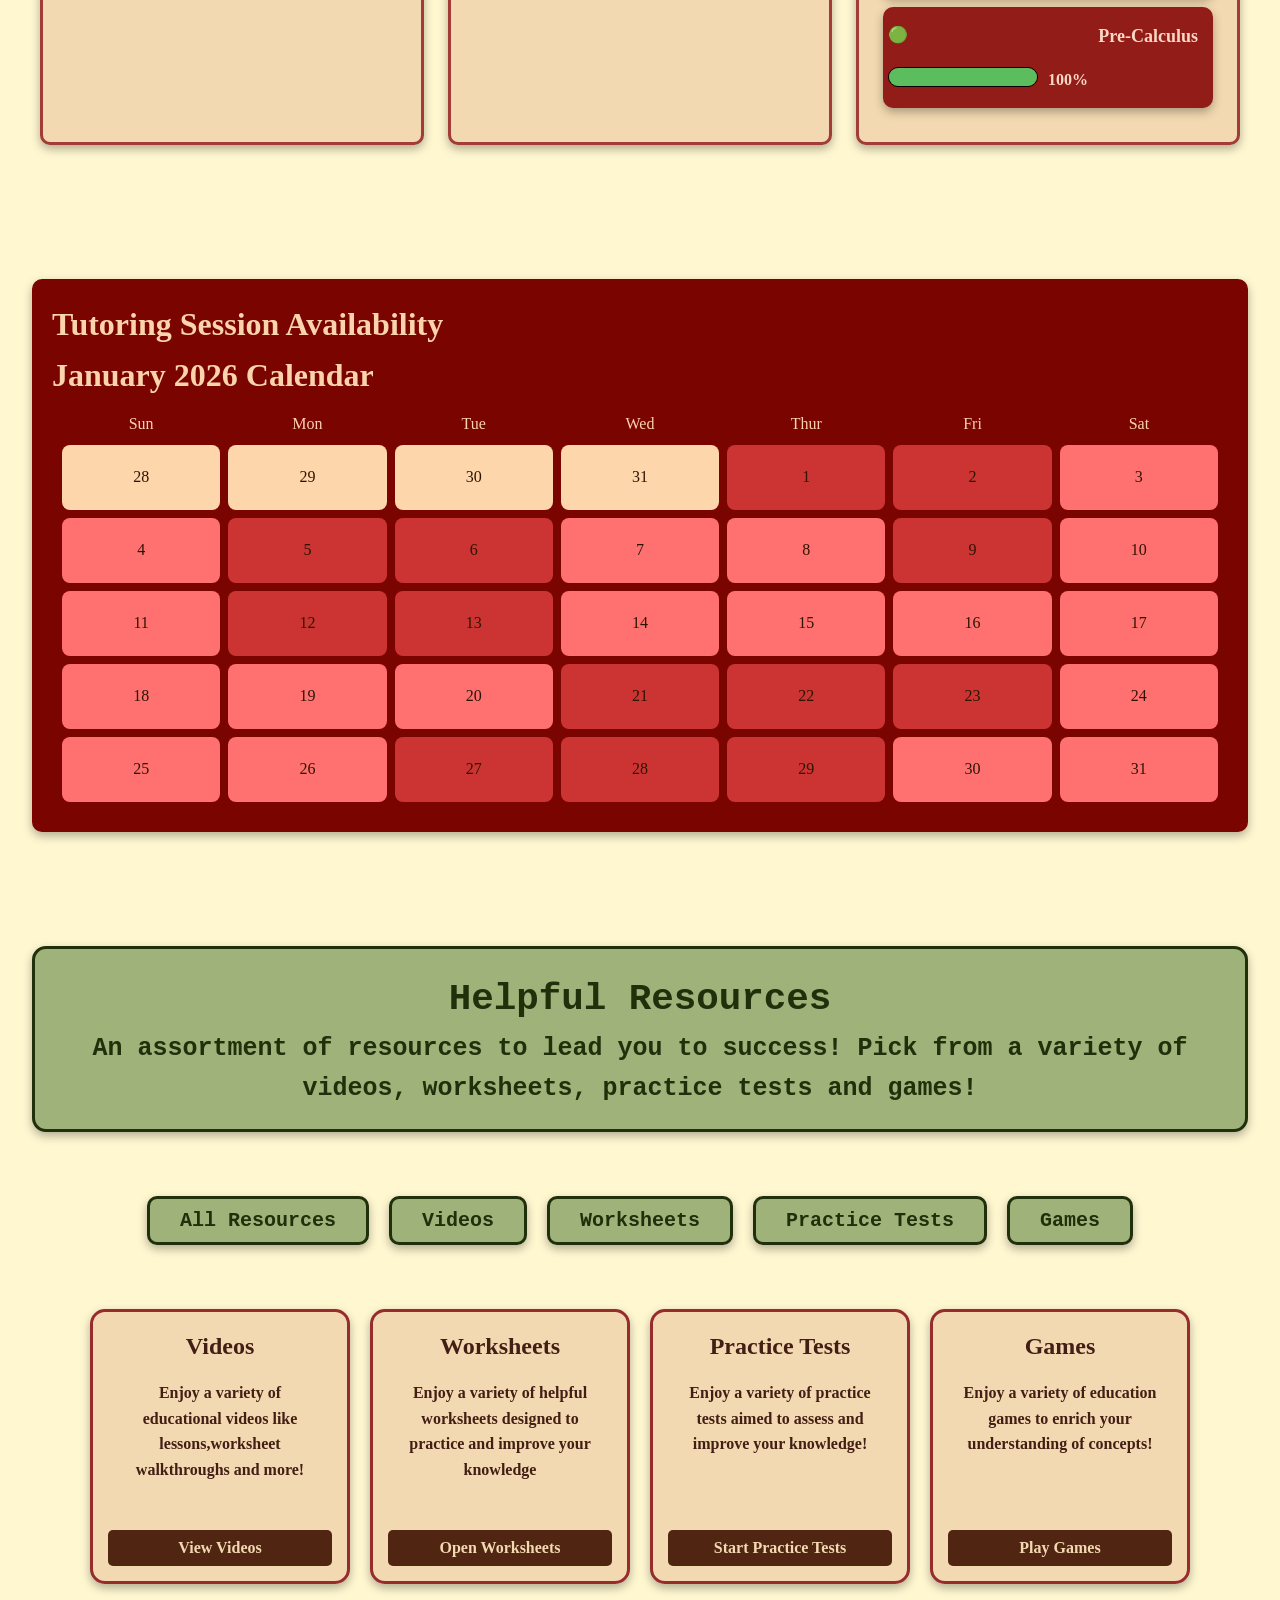
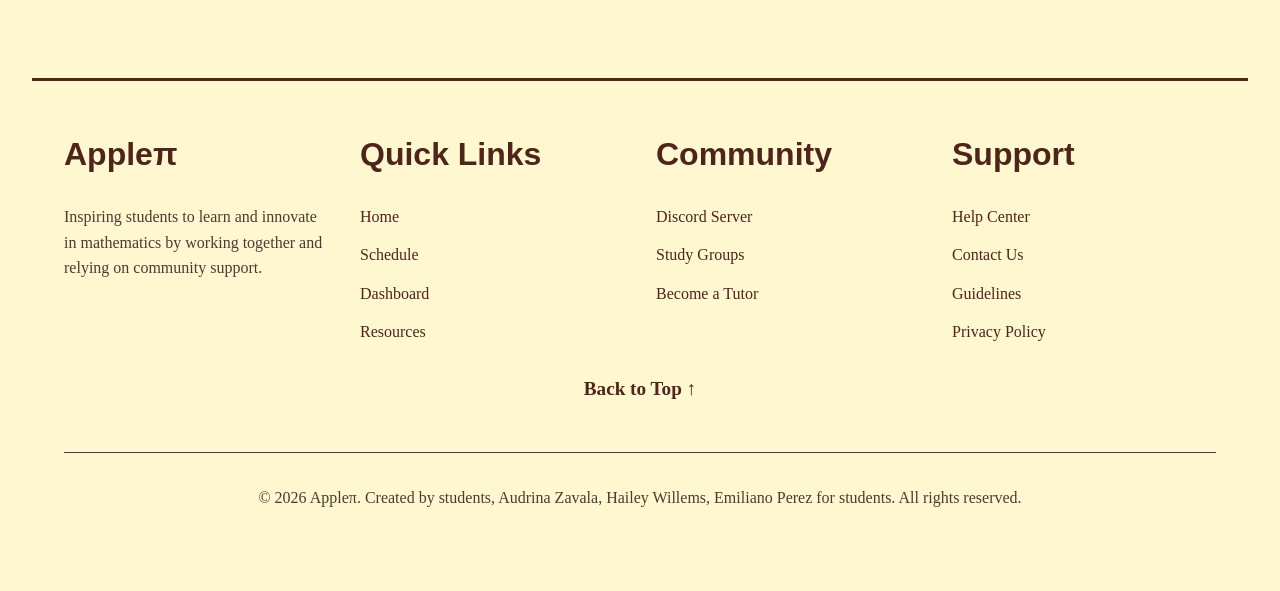
==== commit 3831aca2: "Update index.html" ====
--- a/index.html
+++ b/index.html
@@ -468,4 +468,4 @@
   <script src="script.js"></script>
 
 </body>
-</html>+</html>
--- a/styles.css
+++ b/styles.css
@@ -510,13 +510,13 @@
   height: 65px;
   border-radius: 5px;
   padding: 0.75rem;
-  background-color: #db5750;
-  color: #fbf4e9;
+  background-color: #ff7171;
+  color: rgb(47, 19, 1);
   cursor: pointer;
   transition: background-color 0.2s, transform 0.2s;
 }
 .calendar-date:hover{
-    background-color: #b64741;
+    background-color: rgb(203, 68, 68);
     transform: scale(1.03);
 }
 .calendar-date-inactive{
@@ -527,7 +527,7 @@
     border-radius: 5px;
     padding: 0.75rem;
     background-color: #fed6ab;
-    color: #462310;
+    color: rgb(47, 19, 1);
     cursor: pointer;
     transition: transform 0.2s;
 }
@@ -541,13 +541,13 @@
     height: 65px;
     border-radius: 5px;
     padding: 0.75rem;
-    background-color: #cd2424;
-    color: #fbf4e9;
+    background-color: #cc3434;
+    color: rgb(47, 19, 1);
     cursor: pointer;
     transition: background-color 0.2s, transform 0.2s;
 }
 .calendar-date-scheduled:hover{
-    background-color: #a81d1d;
+    background-color: #9b1919;
     transform: scale(1.03);
 }
 
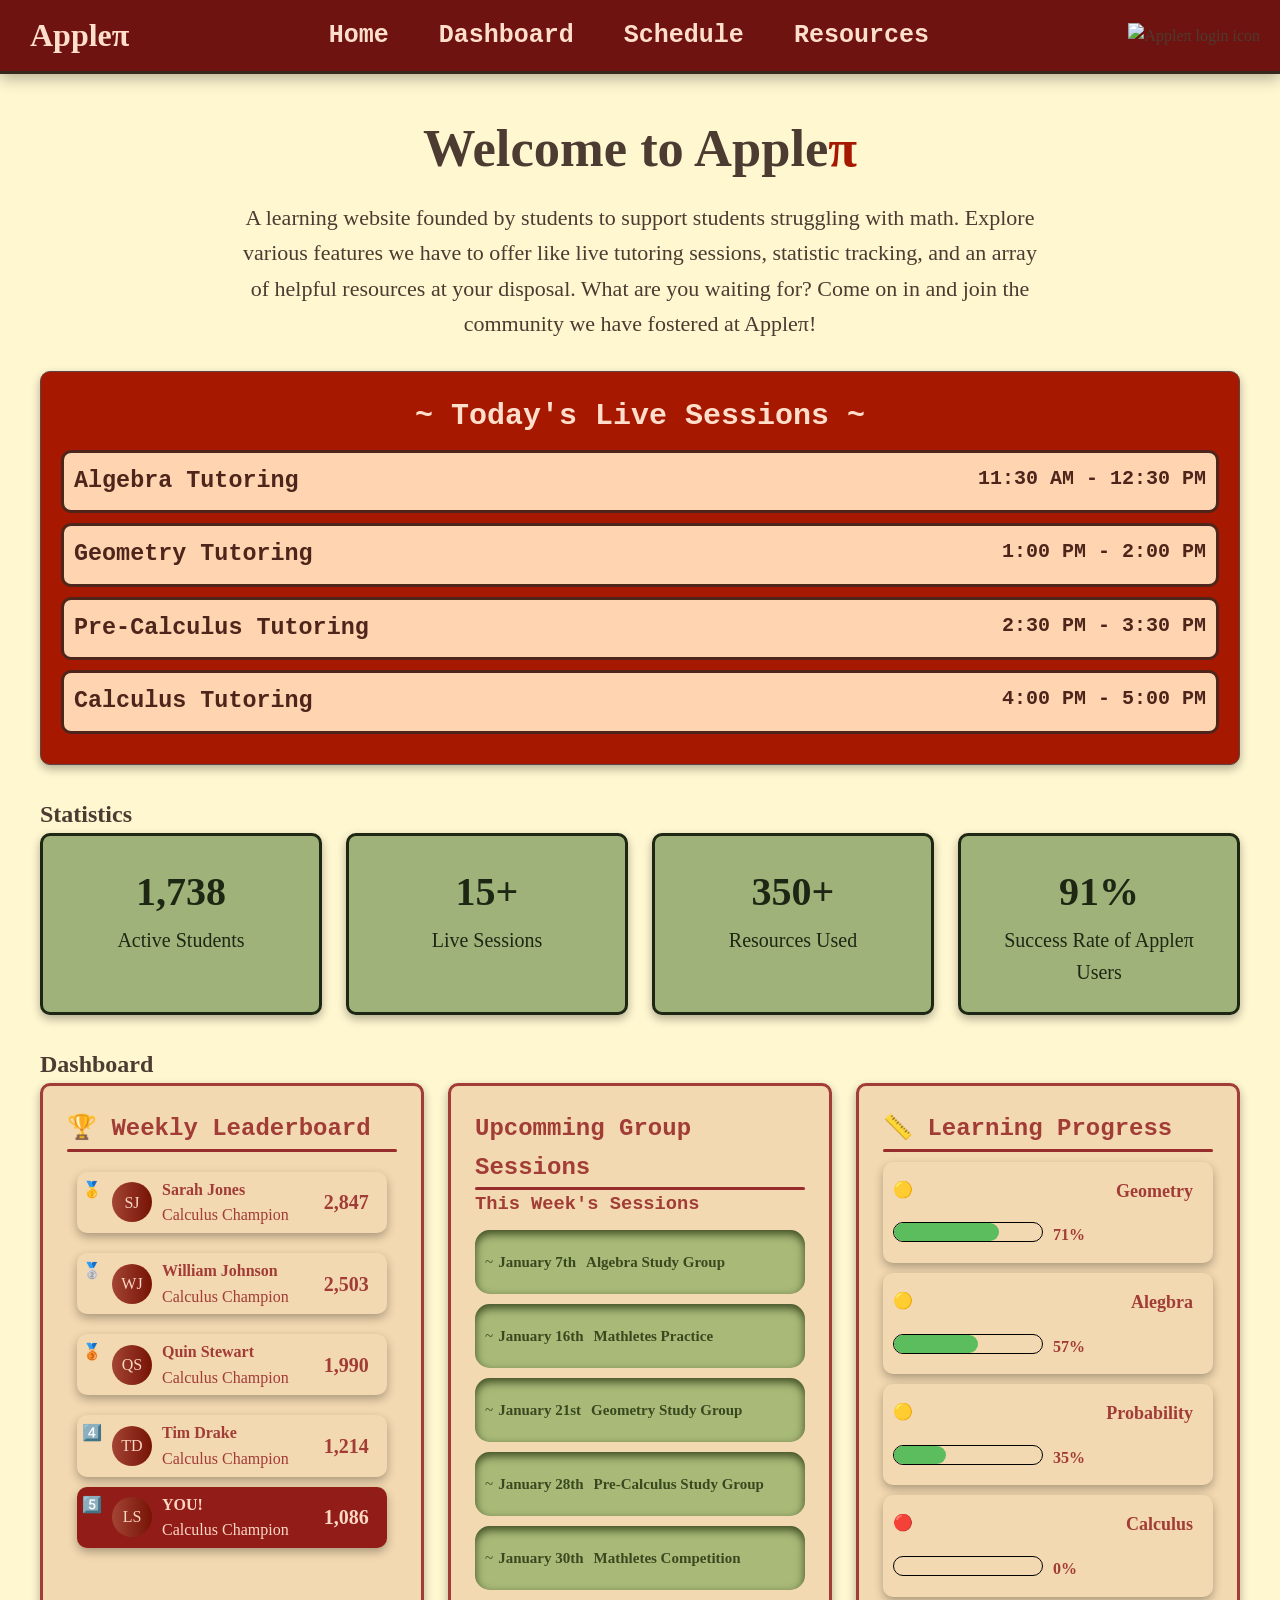
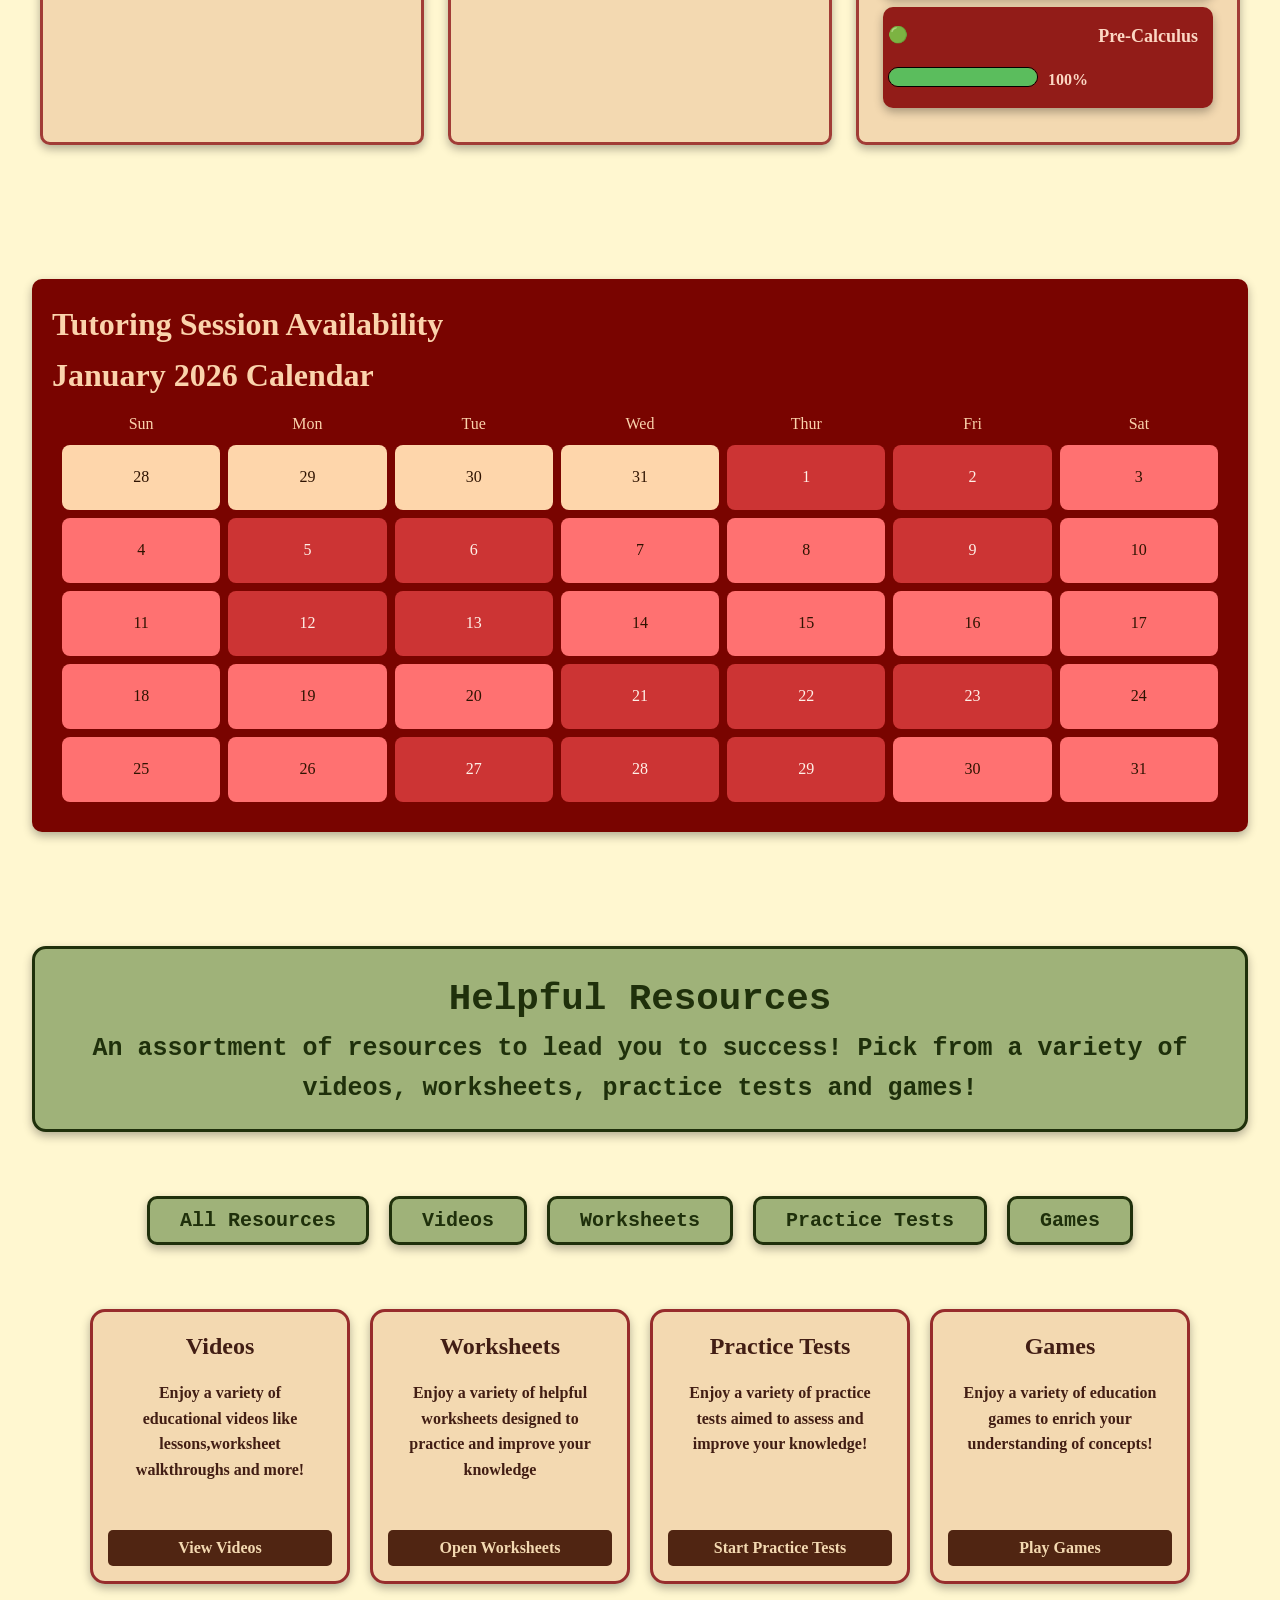
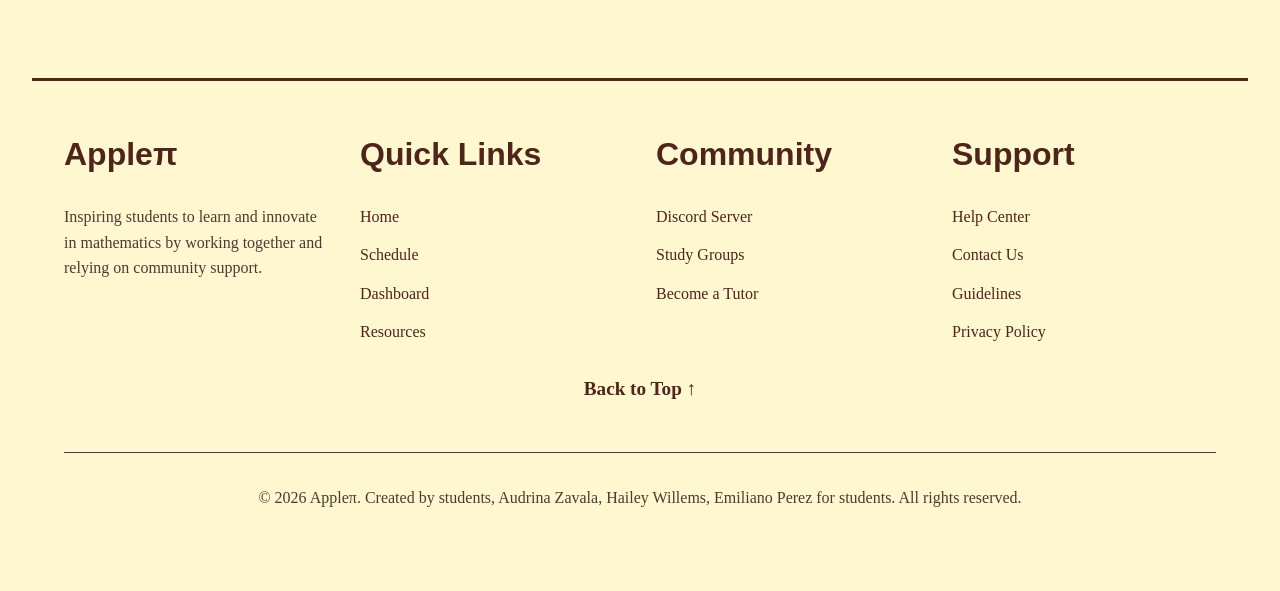
==== commit e0f9a9f8: "Update index.html" ====
--- a/index.html
+++ b/index.html
@@ -109,7 +109,7 @@
                     <div class="circle">SJ</div>
                     <div class="dashboard-info">
                         <p><strong>Sarah Jones</strong> <br>Calculus Champion</p>
-                        <p class="number">2,847</p>
+                        <h5 class="number">2,847</h5>
                     </div>
                 </div>
                 <div class="leaders">
@@ -117,7 +117,7 @@
                     <div class="circle">WJ</div>
                     <div class="dashboard-info">
                         <p><strong>William Johnson</strong> <br>Calculus Champion</p>
-                        <p class="number">2,503</p>
+                        <h5 class="number">2,503</h5>
                     </div>
                 </div>
                 <div class="leaders">
@@ -125,7 +125,7 @@
                     <div class="circle">QS</div>
                     <div class="dashboard-info">
                         <p><strong>Quin Stewart</strong> <br>Calculus Champion</p>
-                        <p class="number">1,990</p>
+                        <h5 class="number">1,990</h5>
                     </div>
                 </div>
                 <div class="leaders">
@@ -133,7 +133,7 @@
                     <div class="circle">TD</div>
                     <div class="dashboard-info">
                         <p><strong>Tim Drake</strong> <br>Calculus Champion</p>
-                        <p class="number">1,214</p>
+                        <h5 class="number">1,214</h5>
                     </div>
                 </div>
                 <div class="leaders-you">
@@ -141,7 +141,7 @@
                     <div class="circle">LS</div>
                     <div class="dashboard-info">
                         <p><strong>YOU!</strong> <br>Calculus Champion</p>
-                        <p class="number">1,086</p>
+                        <h5 class="number">1,086</h5>
                     </div>
                 </div>
             </div>
--- a/styles.css
+++ b/styles.css
@@ -28,7 +28,7 @@
   /* text-transform: uppercase; */
   padding-left: 10px;
   /*Font*/
-  font-family: 
+  /* font-family:  */
   /* font-weight: 400; */
   /* font-style: normal; */
 }
@@ -542,7 +542,7 @@
     border-radius: 5px;
     padding: 0.75rem;
     background-color: #cc3434;
-    color: rgb(47, 19, 1);
+    color: rgb(255, 241, 232);
     cursor: pointer;
     transition: background-color 0.2s, transform 0.2s;
 }
@@ -716,4 +716,4 @@
   padding-top: 2rem;
   border-top: 1px solid;
   text-align: center;  
-}+}
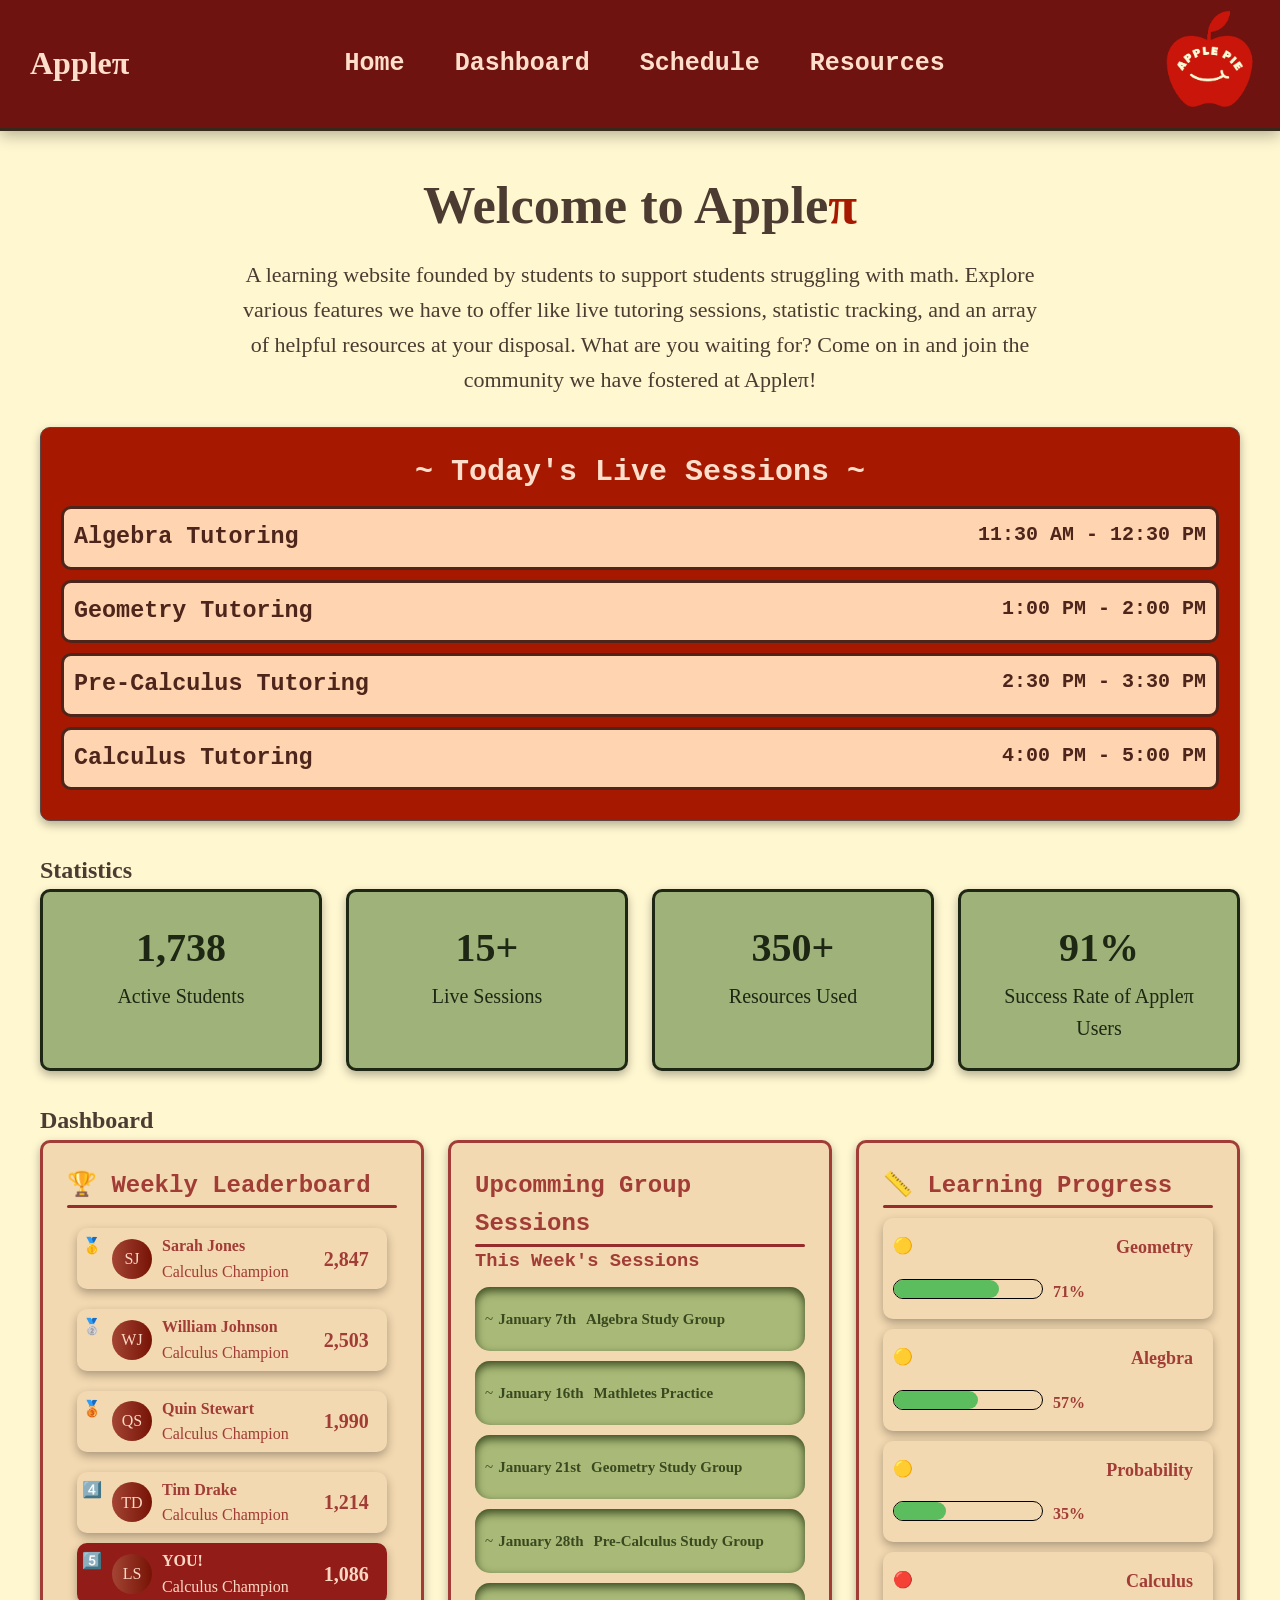
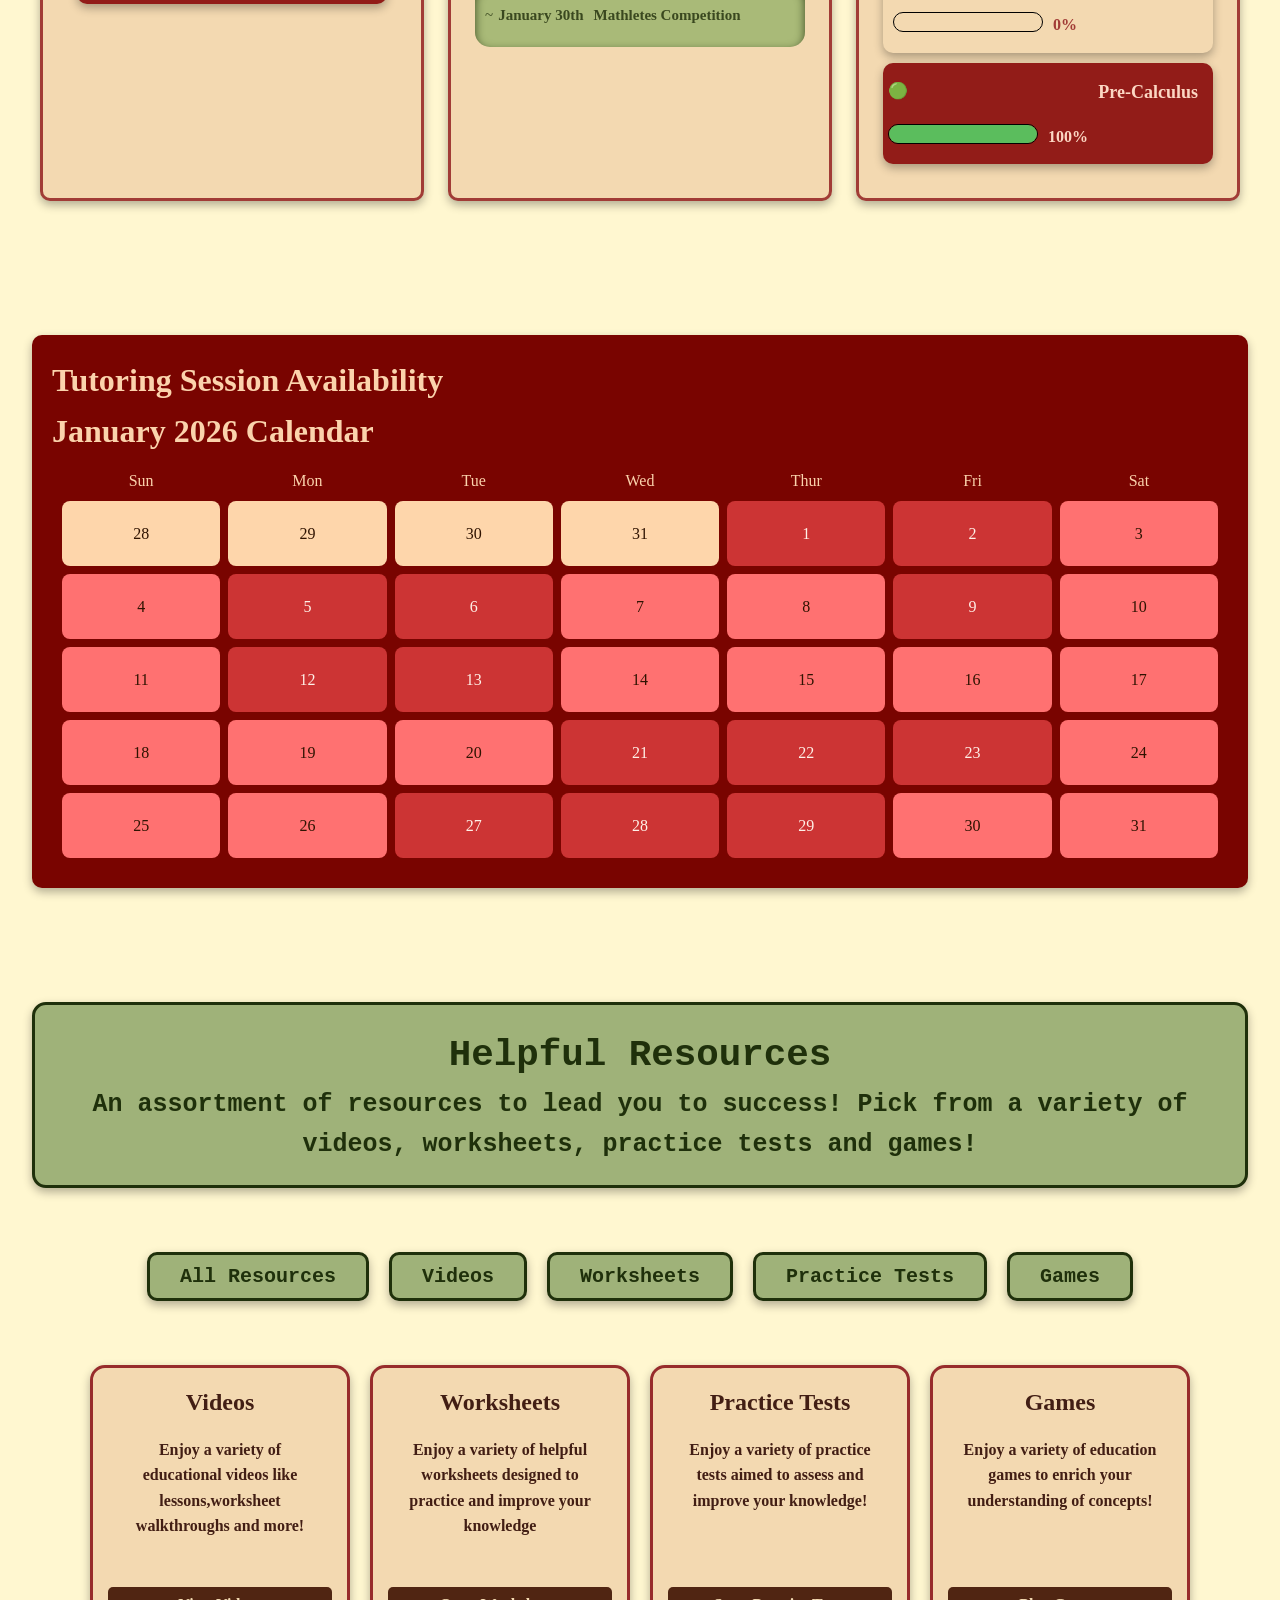
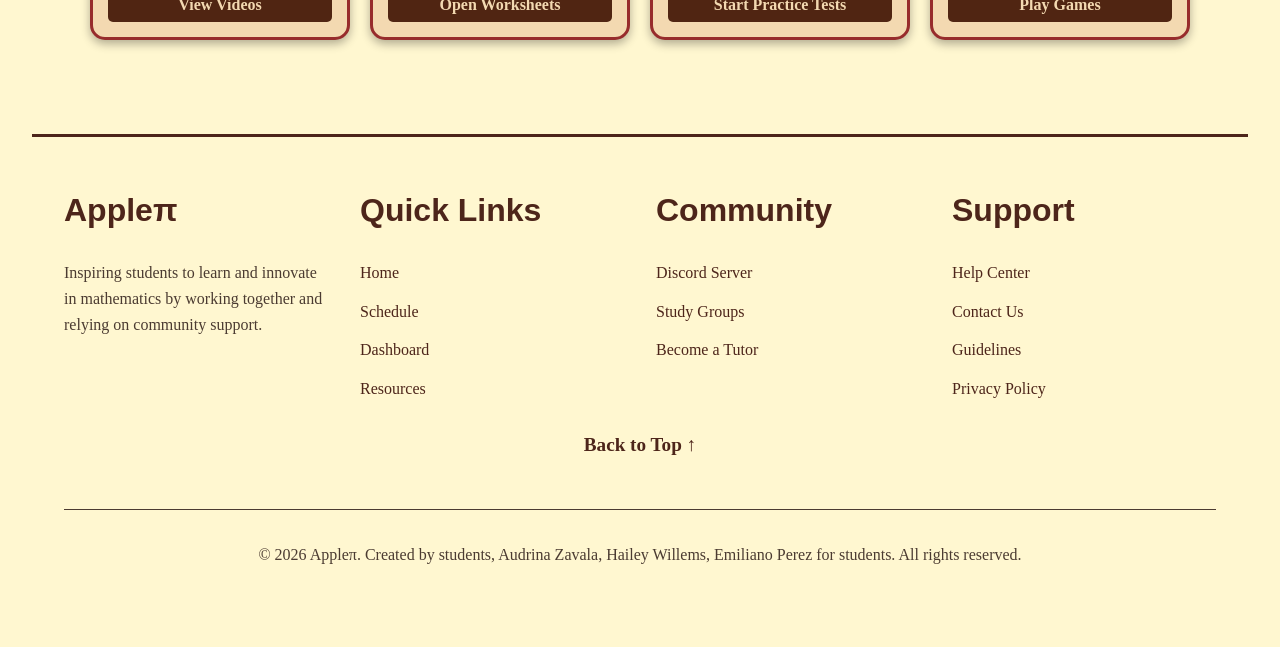
==== commit b996f9f5: "image src" ====
--- a/index.html
+++ b/index.html
@@ -5,7 +5,7 @@
   <meta name="viewport" content="width=device-width, initial-scale=1.0">
   <meta name="description" content="Appleπ - A learning website founded by students to support students struggling with math. Explore various features we have to offer like live tutoring sessions, statistic tracking, and an array of helpful resources at your disposal.">
   <title>Appleπ</title>
-  <link rel="icon" type="image/x-icon" href="./images/Apple.png">
+  <link rel="icon" type="image/x-icon" href="Apple.png">
   <link rel="stylesheet" href="styles.css">
   <!-- Special Fonts-->
 
@@ -32,7 +32,7 @@
             </svg>
         </button>
         <div class="login-container">
-            <img src="./images/Apple_pie.png" alt="Appleπ login icon" class="login-icon">
+            <img src="Apple_pie.png" alt="Appleπ login icon" class="login-icon">
             <div class="login-middle">
                 <div class="login-text">Log In</div>
             </div>
@@ -469,3 +469,4 @@
 
 </body>
 </html>
+
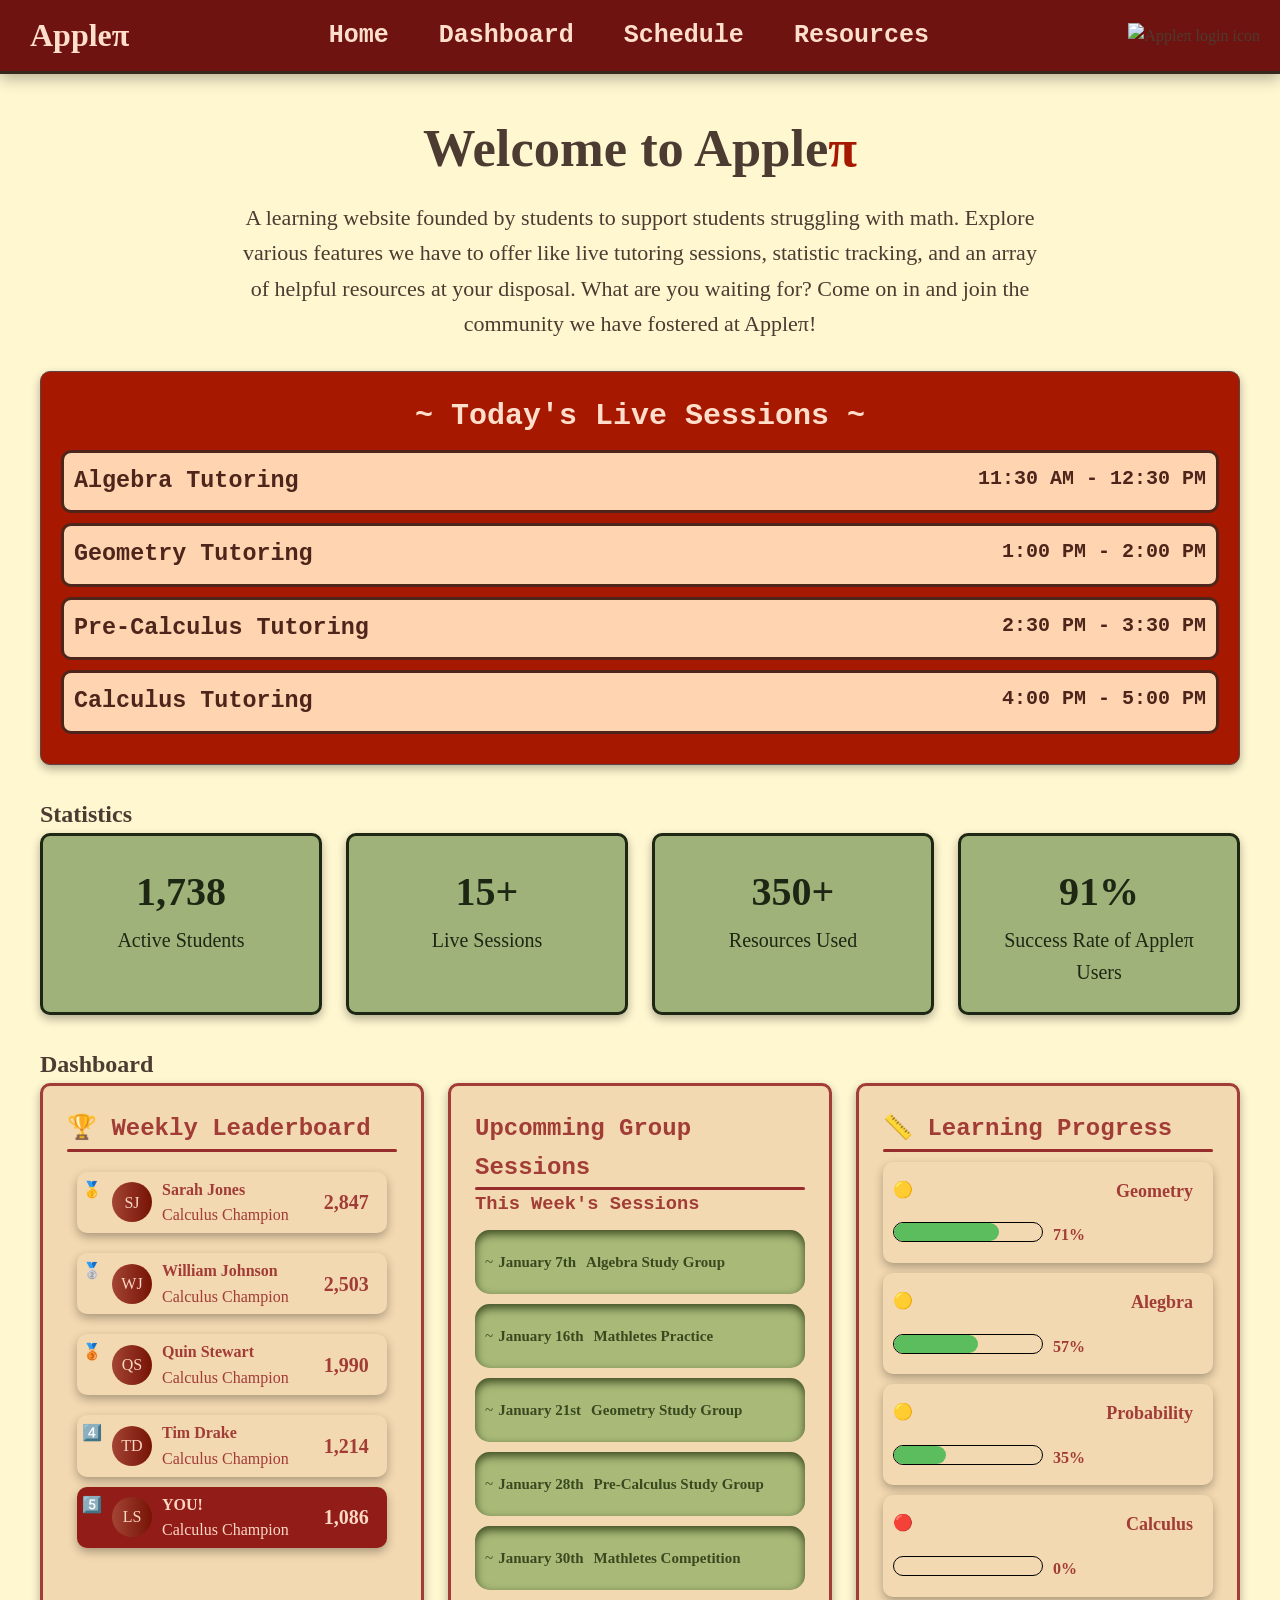
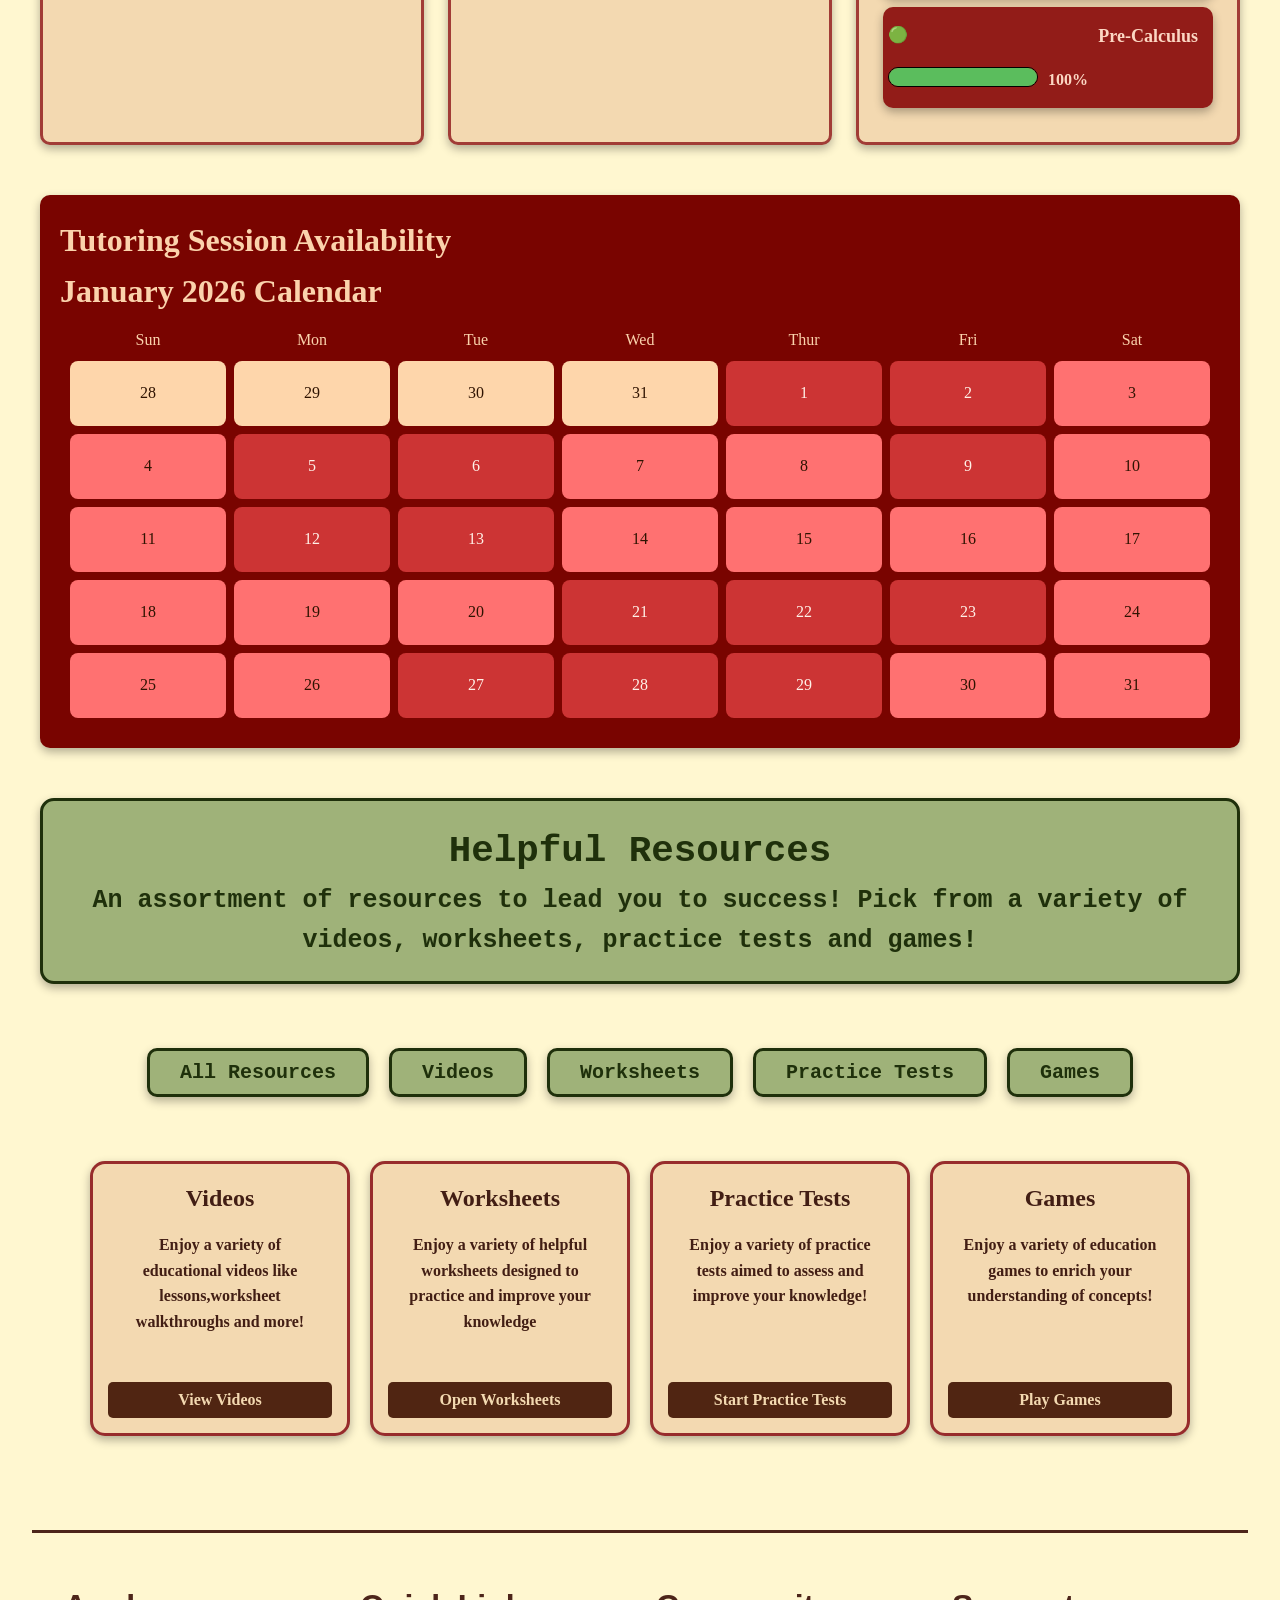
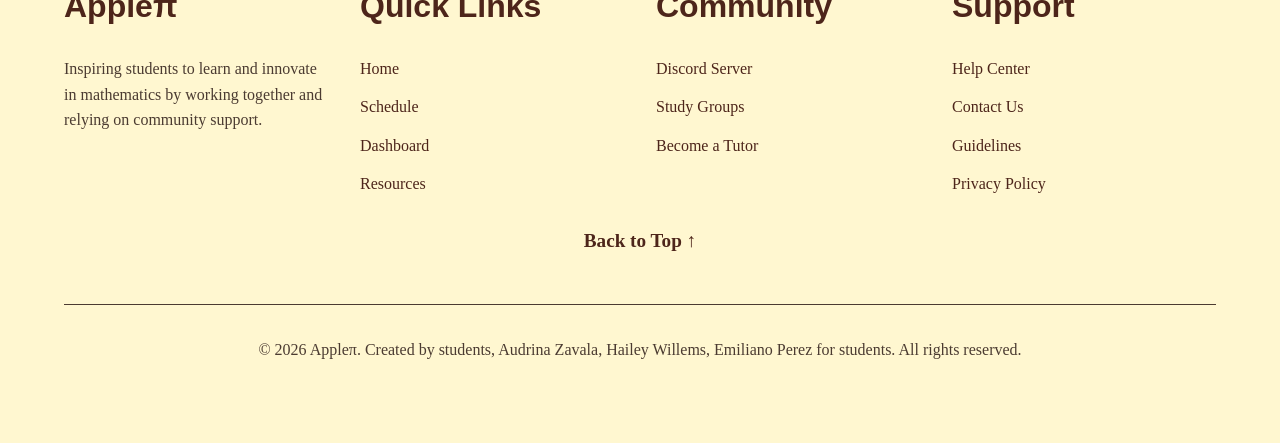
==== commit 404edc5f: "Update print statement from 'Hello' to 'Goodbye'" ====
--- a/index.html
+++ b/index.html
@@ -5,7 +5,7 @@
   <meta name="viewport" content="width=device-width, initial-scale=1.0">
   <meta name="description" content="Appleπ - A learning website founded by students to support students struggling with math. Explore various features we have to offer like live tutoring sessions, statistic tracking, and an array of helpful resources at your disposal.">
   <title>Appleπ</title>
-  <link rel="icon" type="image/x-icon" href="Apple.png">
+  <link rel="icon" type="image/x-icon" href="./images/Apple.png">
   <link rel="stylesheet" href="styles.css">
   <!-- Special Fonts-->
 
@@ -32,7 +32,7 @@
             </svg>
         </button>
         <div class="login-container">
-            <img src="Apple_pie.png" alt="Appleπ login icon" class="login-icon">
+            <img src="./images/Apple_pie.png" alt="Appleπ login icon" class="login-icon">
             <div class="login-middle">
                 <div class="login-text">Log In</div>
             </div>
@@ -243,7 +243,6 @@
         <!-- Learning Progress end -->
         
     </section>
-    </div>
 
 
 
@@ -366,7 +365,7 @@
     <h2>Helpful Resources</h2>
     <p > An assortment of resources to lead you to success! Pick from a variety of videos, worksheets, practice tests and games!</p>
     </div>
-
+    </div>
     <!-- Resource Mini tabs Section-->
     <div class="resource-tabs">
         <button class="tabs"> All Resources </button>
@@ -469,4 +468,3 @@
 
 </body>
 </html>
-
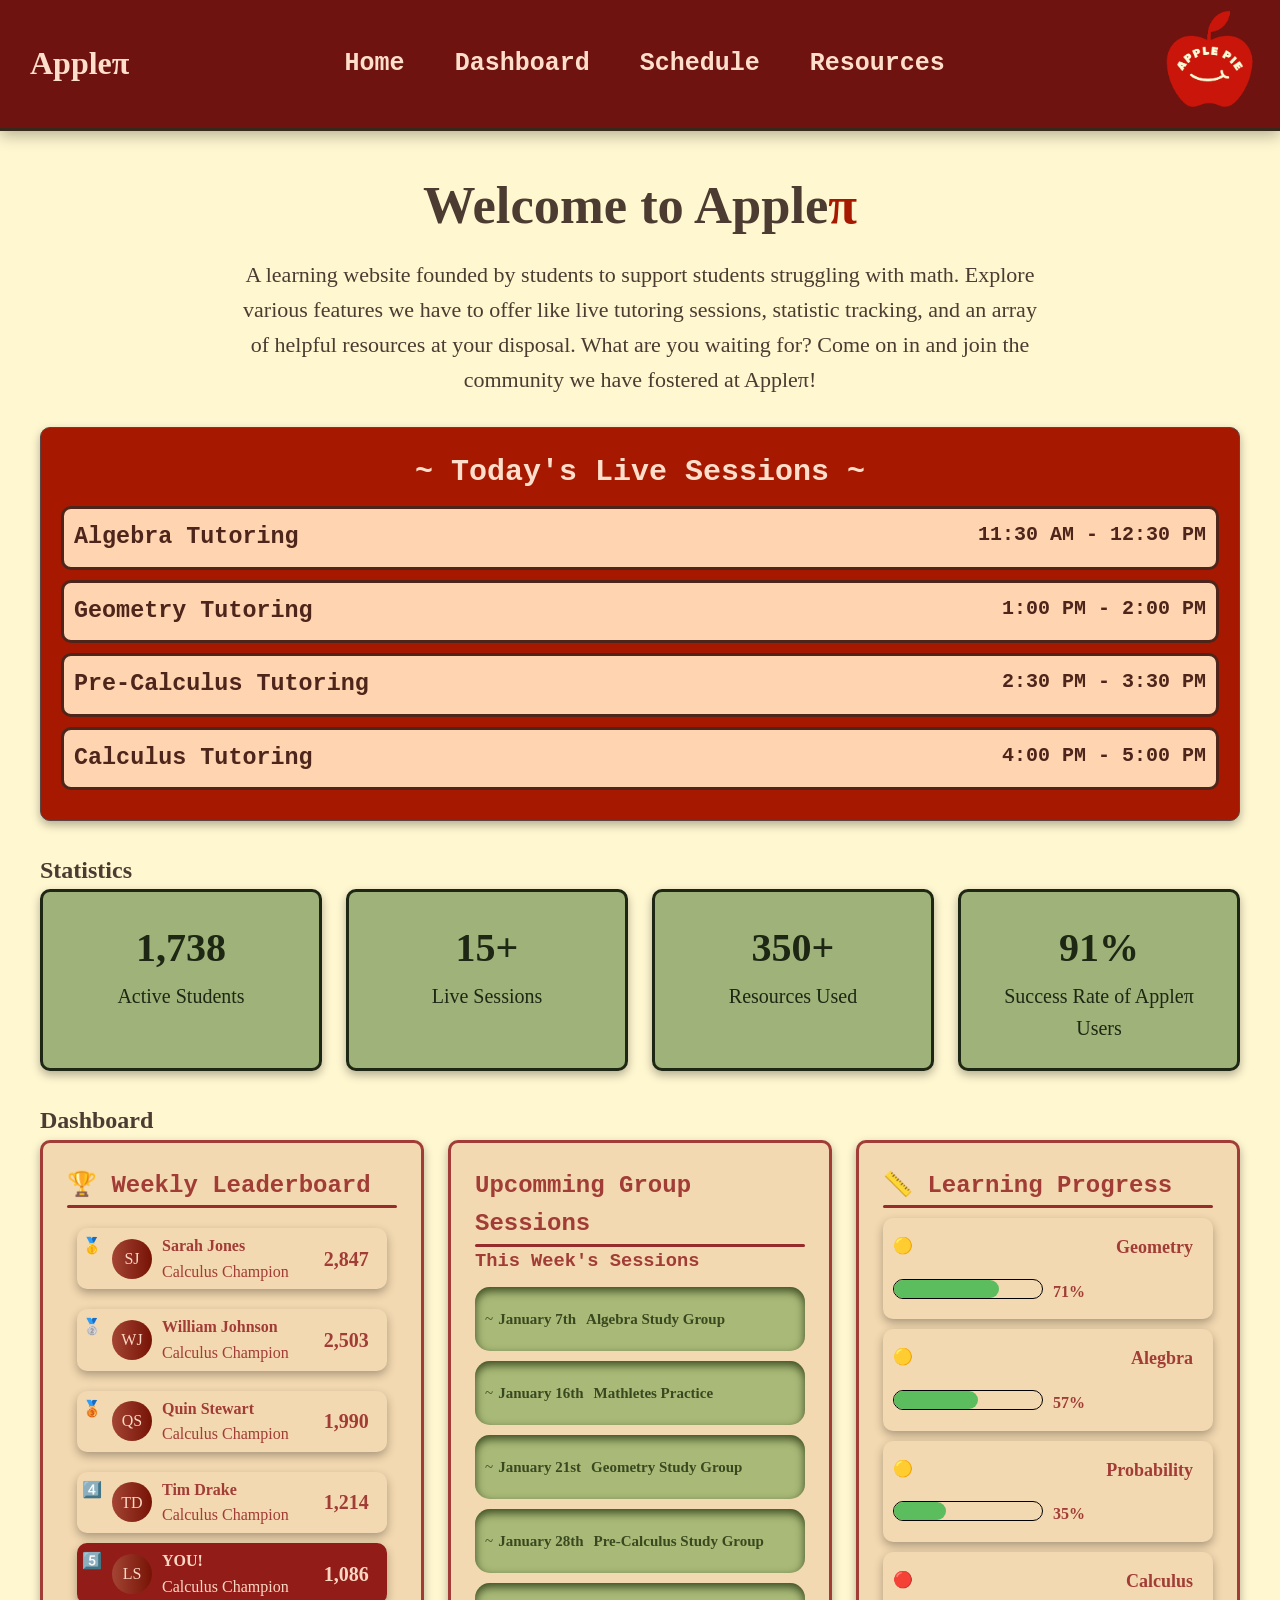
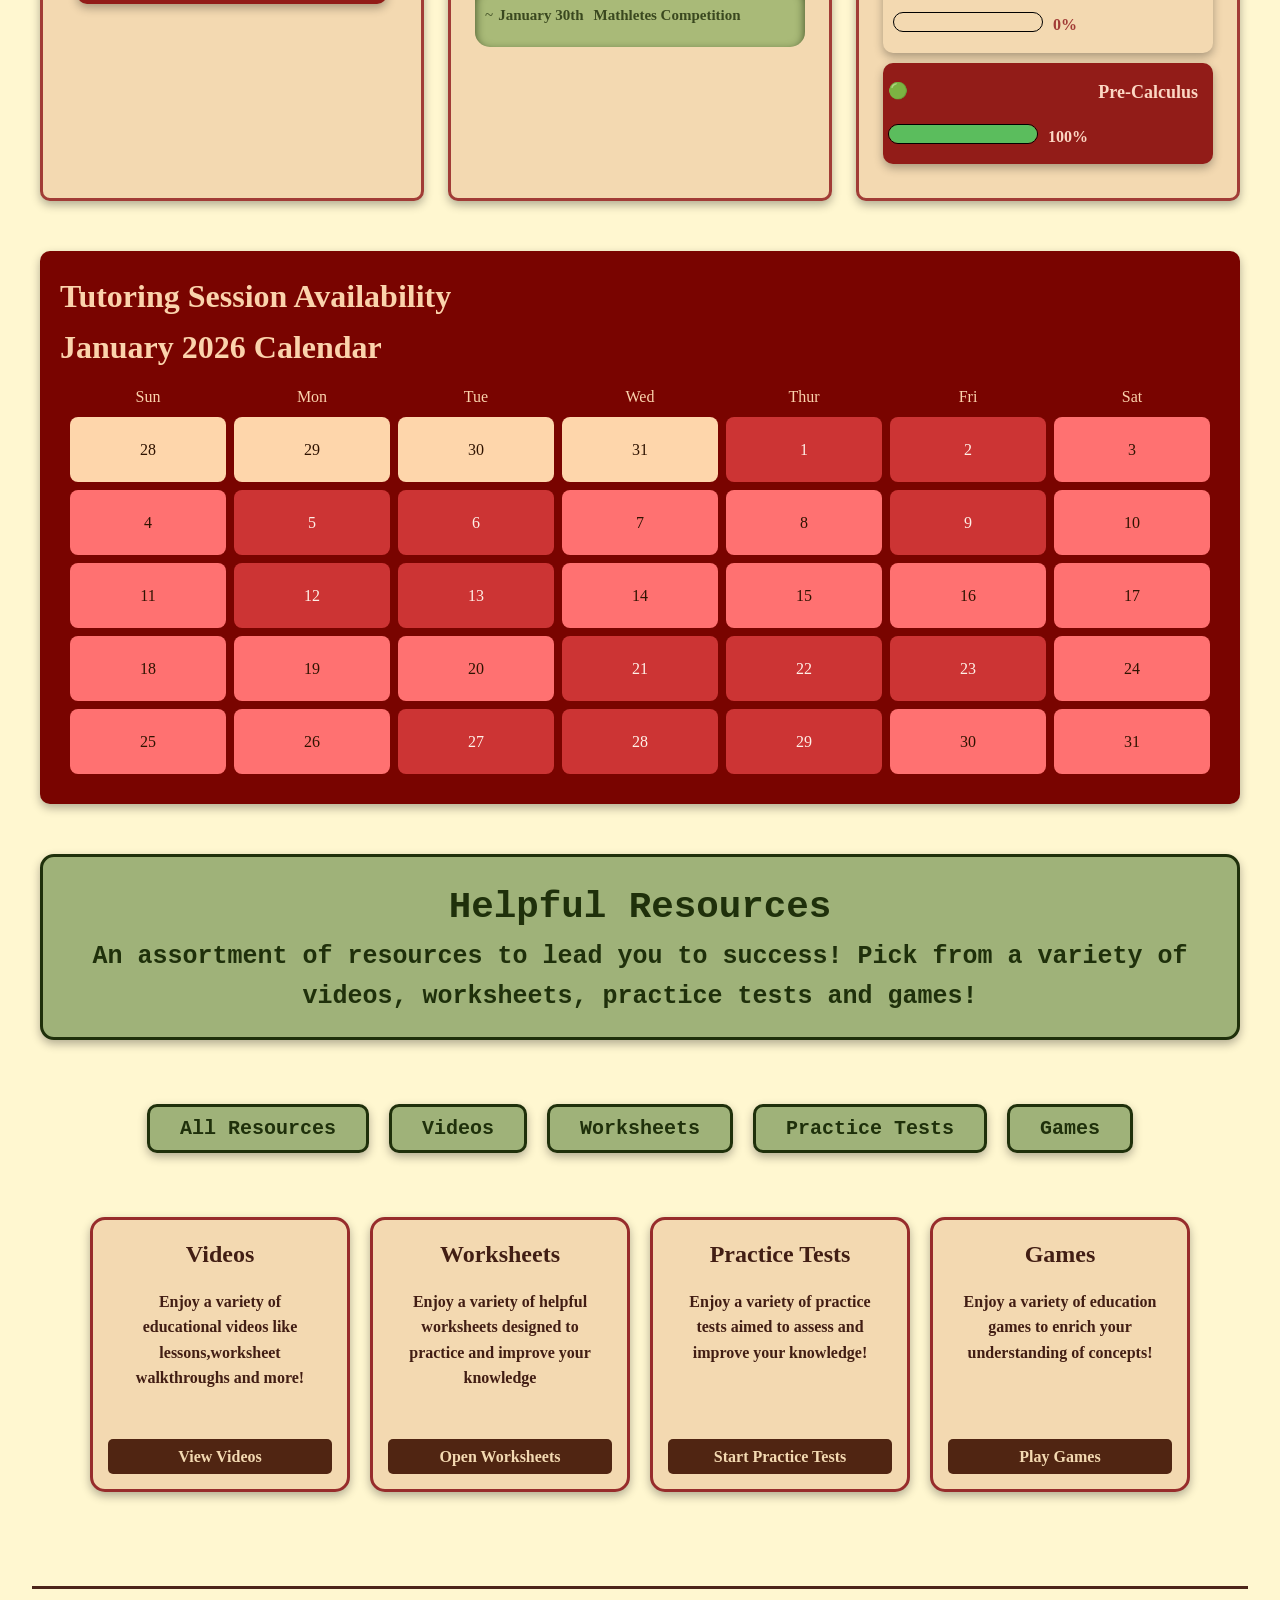
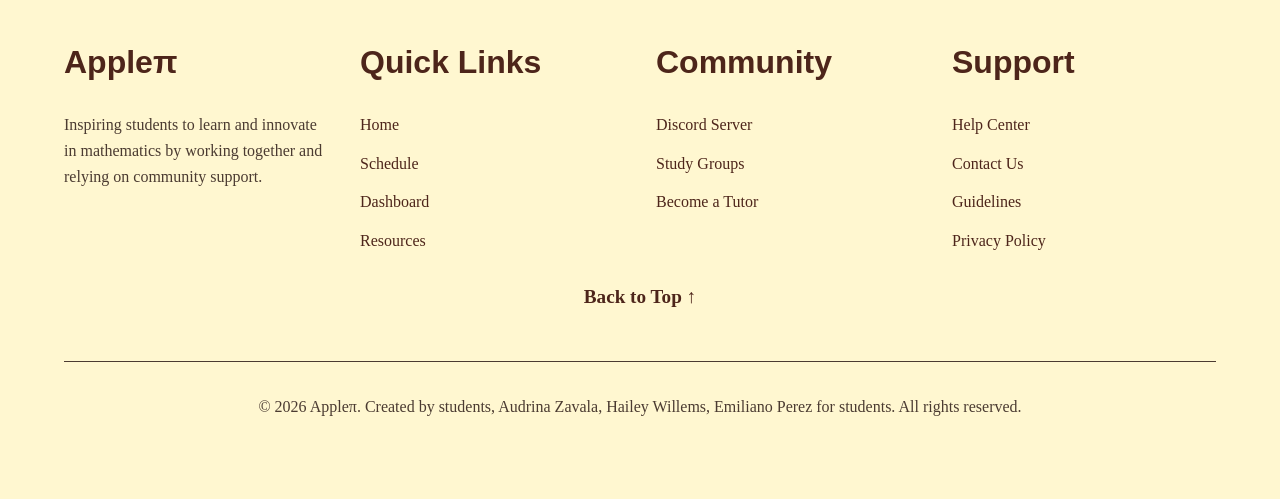
==== commit 90e5e89c: "Update index.html" ====
--- a/index.html
+++ b/index.html
@@ -5,7 +5,7 @@
   <meta name="viewport" content="width=device-width, initial-scale=1.0">
   <meta name="description" content="Appleπ - A learning website founded by students to support students struggling with math. Explore various features we have to offer like live tutoring sessions, statistic tracking, and an array of helpful resources at your disposal.">
   <title>Appleπ</title>
-  <link rel="icon" type="image/x-icon" href="./images/Apple.png">
+  <link rel="icon" type="image/x-icon" href="Apple.png">
   <link rel="stylesheet" href="styles.css">
   <!-- Special Fonts-->
 
@@ -32,7 +32,7 @@
             </svg>
         </button>
         <div class="login-container">
-            <img src="./images/Apple_pie.png" alt="Appleπ login icon" class="login-icon">
+            <img src="Apple_pie.png" alt="Appleπ login icon" class="login-icon">
             <div class="login-middle">
                 <div class="login-text">Log In</div>
             </div>
@@ -467,4 +467,5 @@
   <script src="script.js"></script>
 
 </body>
+
 </html>
